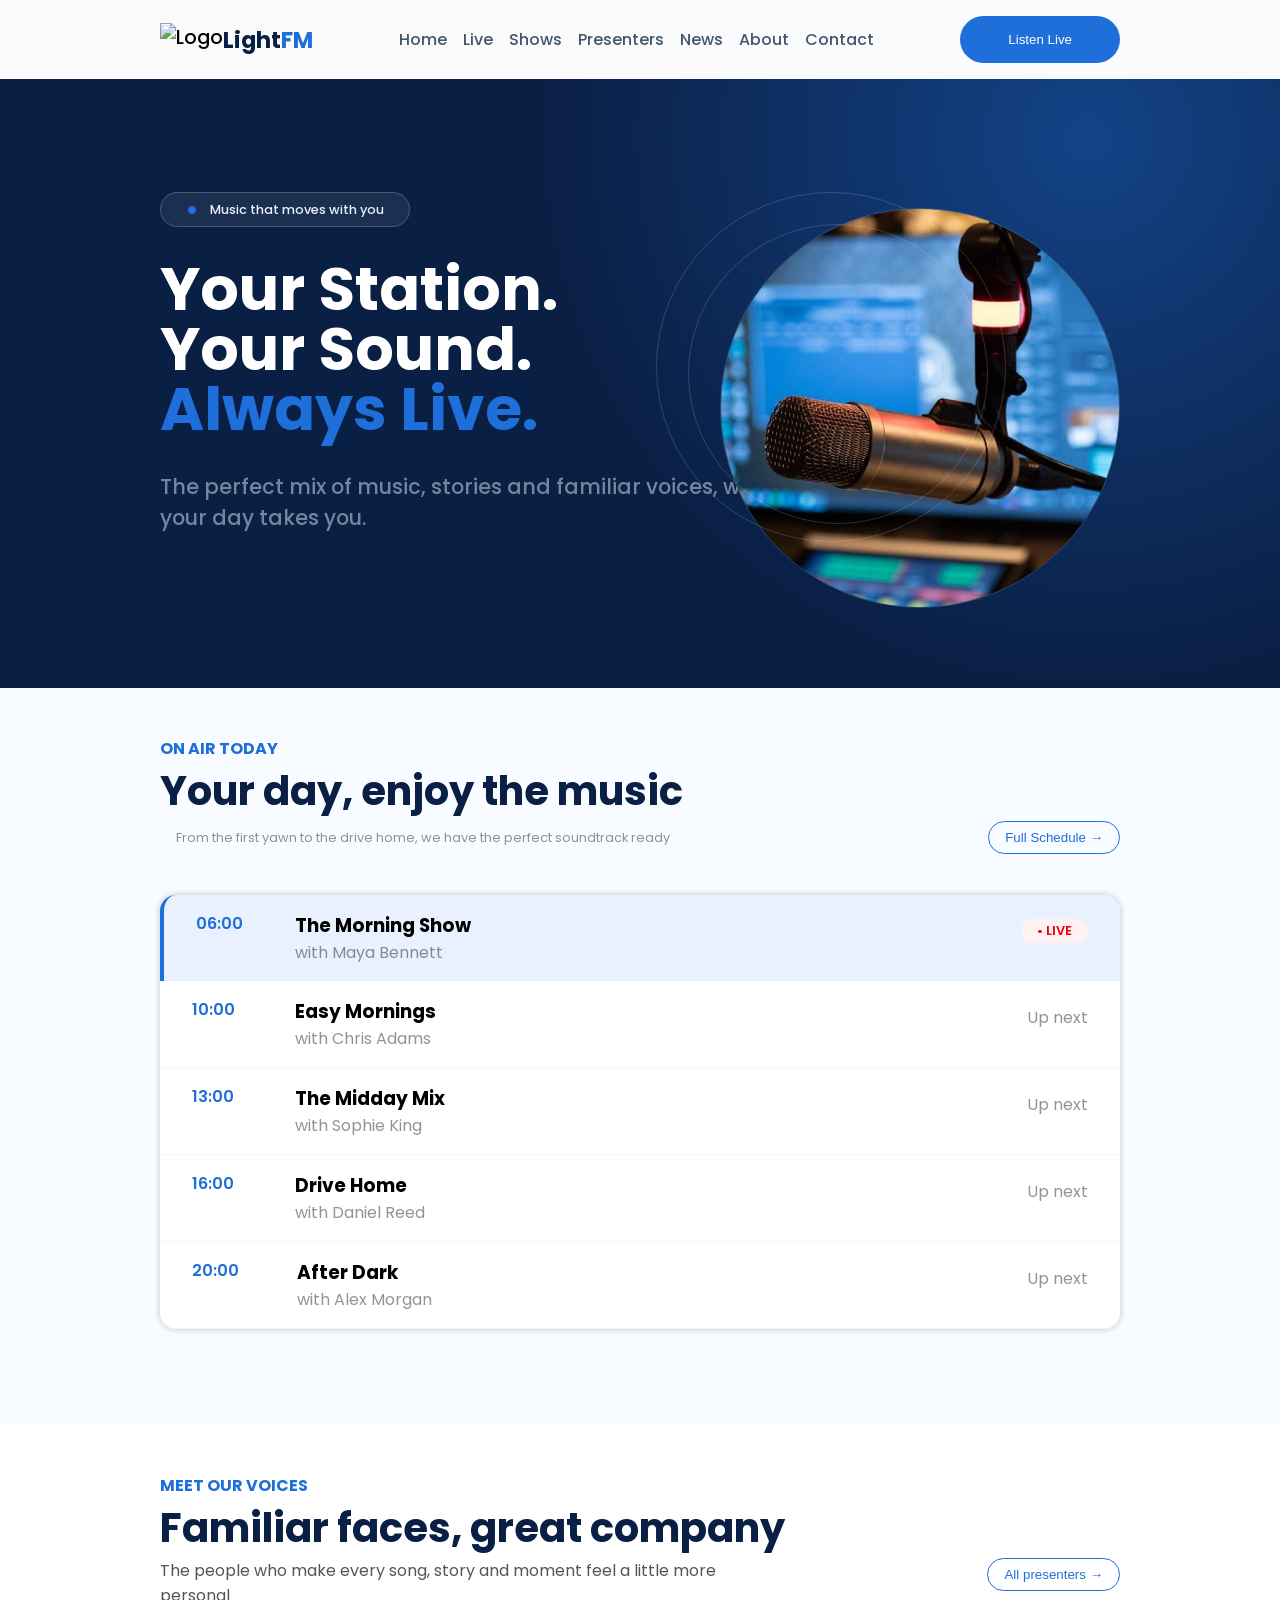
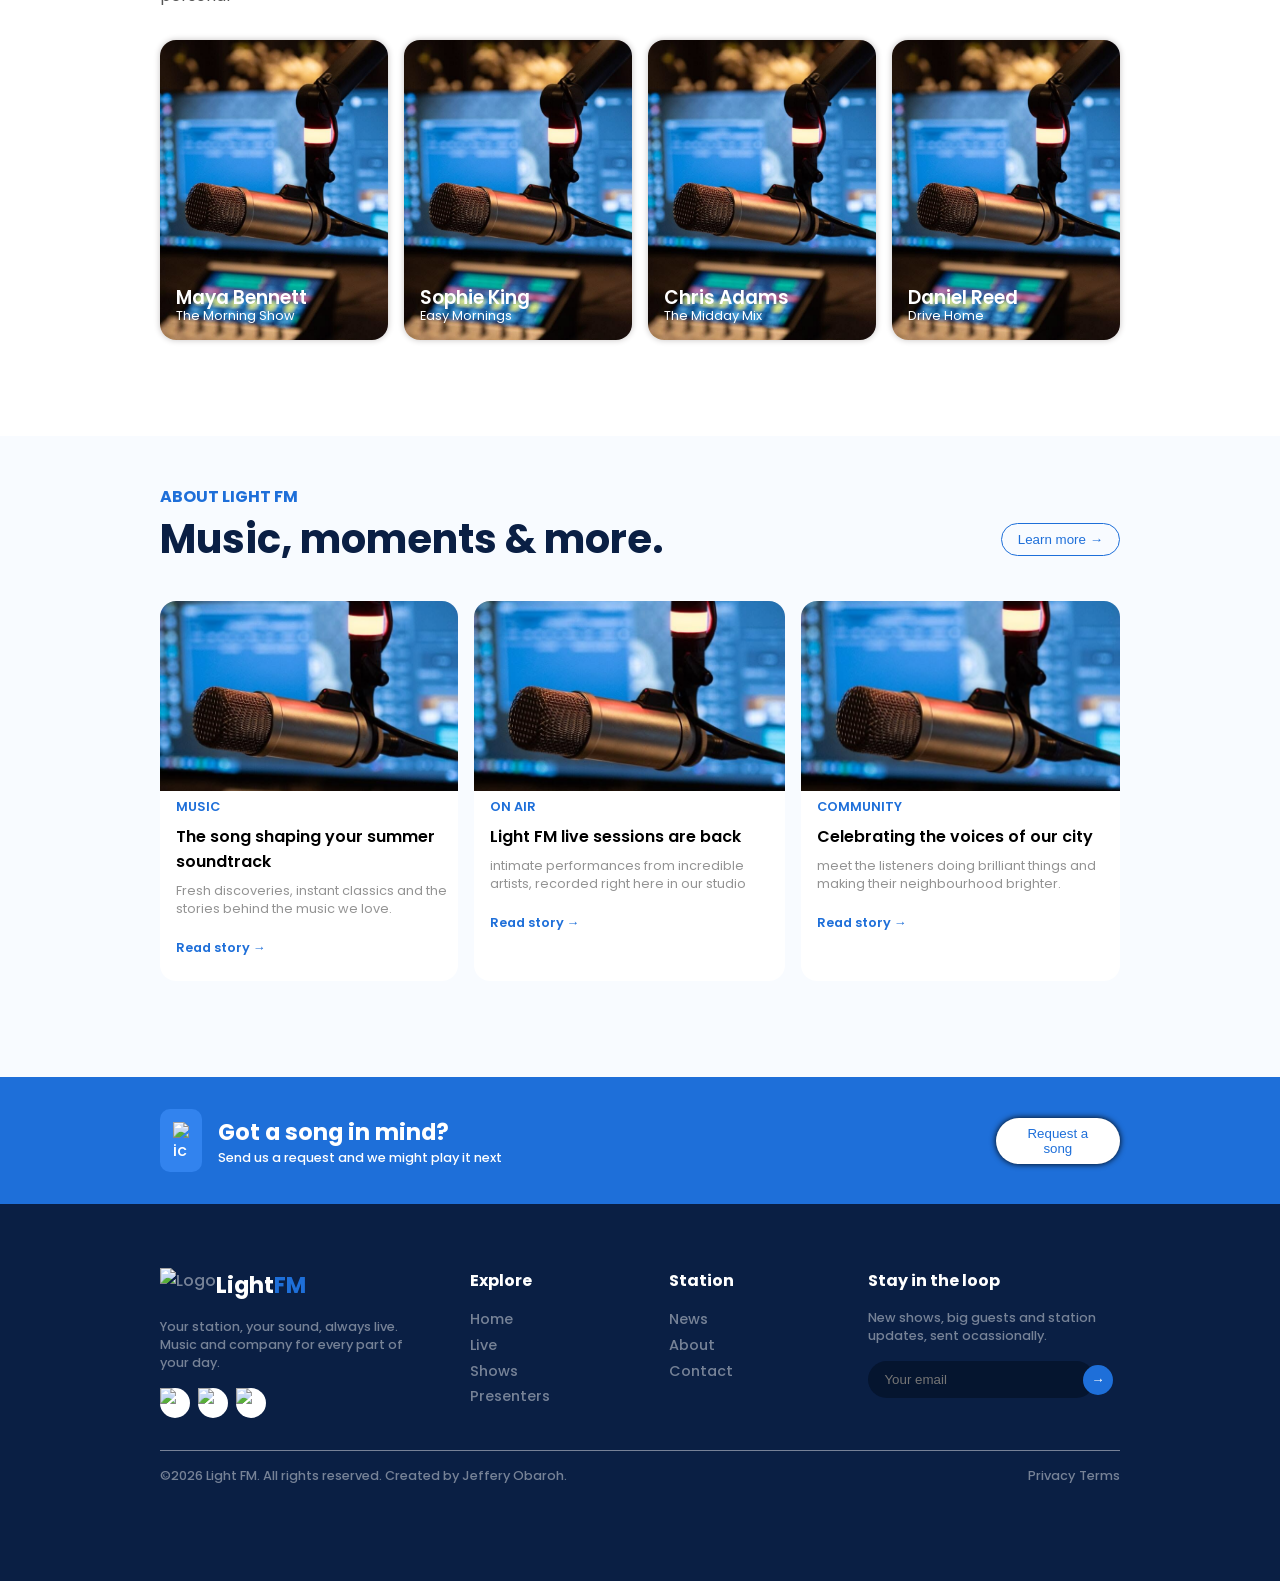
==== index.html @ 7bc95181 "first commit" ====
<!DOCTYPE html>
<html lang="en">
<head>
    <meta charset="UTF-8">
    <meta name="viewport" content="width=device-width, initial-scale=1.0">
    <title>Light FM</title>
    <link rel="stylesheet" href="style.css">
</head>
<body>
    <nav class="navBar genLayout">
        <div class="logo">
            <img src="" alt="Logo">

            <h3><span style="color: #0a1f44;">Light</span><span style="color: #1e6fd9;">FM</span></h3>
        </div>

        <div class="innerNav">
            <a href="index.html">home</a>
            <a href="live.html">live</a>
            <a href="">shows</a>
            <a href="">presenters</a>
            <a href="">news</a>
            <a href="">about</a>
            <a href="">contact</a>
        </div>

        <label for="toggle" class="hamburger">&#9776;</label>
            <input type="checkbox" id="toggle" />

        <button class="liveBtn">listen live</button>
    </nav> 

    <main>
        <section class="heroSection genLayout">
            <div class="heroContent">
                <div class="introSec">
                    <p style="font-size: 2rem; color: #1e6fd9;">&bull;</p>
                    <p>Music that moves with you</p>
                </div>

                <div class="heroText">
                    <h1>your station.</h1>
                    <h1>your sound.</h1>
                    <h1 class="liveText">always live.</h1>
                </div>
                <p>The perfect mix of music, stories and familiar voices, wherever your day takes you.</p>
            </div>

            <div class="heroImg">
                <div class="div1"></div>
                <div class="div2"></div>
                <div class="div3"><img src="./images/Media Internships in London _ The Intern Group.jpg" alt="heroimg"></div>
            </div>
        </section>

        <section class="showSection genLayout">
            <div class="onAirSec">
                <h4>ON AIR TODAY</h4>
                <h1>Your day, enjoy the music</h1>
                <div class="schedule">
                    <p class="airText">From the first yawn to the drive home, we have the perfect soundtrack ready</p>

                    <div class="scheduleBtn">
                        <button>Full Schedule &rarr;</button>
                    </div>
                </div>
            </div>

            <div class="showList">
                <div class="listCard1">
                    <div class="time"><p>06:00</p></div>
                    <div class="showInfo">
                        <h3>The Morning Show</h3>
                        <p>with Maya Bennett</p>
                    </div>
                    <div class="lineUp"><p>&bull; LIVE</p></div>
                </div>
                <div class="listCard">
                    <div class="time"><p>10:00</p></div>
                    <div class="showInfo">
                        <h3>Easy Mornings</h3>
                        <p>with Chris Adams</p>
                    </div>
                    <div class="lineUp"><p>Up next</p></div>
                </div>
                <div class="listCard">
                    <div class="time"><p>13:00</p></div>
                    <div class="showInfo">
                        <h3>The Midday Mix</h3>
                        <p>with Sophie King</p>
                    </div>
                    <div class="lineUp"><p>Up next</p></div>
                </div>
                <div class="listCard">
                    <div class="time"><p>16:00</p></div>
                    <div class="showInfo">
                        <h3>Drive Home</h3>
                        <p>with Daniel Reed</p>
                    </div>
                    <div class="lineUp"><p>Up next</p></div>
                </div>
                <div class="listCard">
                    <div class="time"><p>20:00</p></div>
                    <div class="showInfo">
                        <h3>After Dark</h3>
                        <p>with Alex Morgan</p>
                    </div>
                    <div class="lineUp"><p>Up next</p></div>
                </div>
            </div>
        </section>

        <section class="voicesSec genLayout">
            <div class="onAirSec">
                <h4>MEET OUR VOICES</h4>
                <h1>Familiar faces, great company</h1>
            </div>
            <div class="schedule">
                <p>The people who make every song, story and moment feel a little more personal</p>
                <div class="scheduleBtn">
                    <button>All presenters &rarr;</button>
                </div>
            </div>
            
            <div class="presenterWrapper">
                <div class="presenterCard">
                    <img src="./images/Media Internships in London _ The Intern Group.jpg" alt="Presenter Image">
                    <h3 class="presenterName">Maya Bennett</h3>
                    <p class="showTitle">The Morning Show</p>
                </div>
                <div class="presenterCard">
                    <img src="./images/Media Internships in London _ The Intern Group.jpg" alt="Presenter Image">
                    <h3 class="presenterName">Sophie King</h3>
                    <p class="showTitle">Easy Mornings</p>
                </div>
                <div class="presenterCard">
                    <img src="./images/Media Internships in London _ The Intern Group.jpg" alt="Presenter Image">
                    <h3 class="presenterName">Chris Adams</h3>
                    <p class="showTitle">The Midday Mix</p>
                </div>
                <div class="presenterCard">
                    <img src="./images/Media Internships in London _ The Intern Group.jpg" alt="Presenter Image">
                    <h3 class="presenterName">Daniel Reed</h3>
                    <p class="showTitle">Drive Home</p>
                </div>
            </div>
        </section>

        <section class="lightfmSec genLayout">
            <div class="onAirSec">
                <h4>ABOUT LIGHT FM</h4>
                <div class="musicSec">
                    <h1>Music, moments & more.</h1>
                    <div class="scheduleBtn">
                        <button>Learn more &rarr;</button>
                    </div>
                </div>
            </div>
            
            <div class="onAirWrapper">
                <div class="onAirCard">
                    <img src="./images/Media Internships in London _ The Intern Group.jpg" alt="Image">
                    <div class="onAirSec">
                        <h5>MUSIC</h5>
                        <h3>The song shaping your summer soundtrack</h3>
                        <p>Fresh discoveries, instant classics and the stories behind the music we love.</p>
                        <a href="">Read story &rarr;</a>
                    </div>
                </div>
                <div class="onAirCard">
                    <img src="./images/Media Internships in London _ The Intern Group.jpg" alt="Image">
                    <div class="onAirSec">
                        <h5>ON AIR</h5>
                        <h3>Light FM live sessions are back</h3>
                        <p>intimate performances from incredible artists, recorded right here in our studio</p>
                        <a href="">Read story &rarr;</a>
                    </div>
                </div>
                <div class="onAirCard">
                    <img src="./images/Media Internships in London _ The Intern Group.jpg" alt="Image">
                    <div class="onAirSec">
                        <h5>COMMUNITY</h5>
                        <h3>Celebrating the voices of our city </h3>
                        <p>meet the listeners doing brilliant things and making their neighbourhood brighter.</p>
                        <a href="">Read story &rarr;</a>
                    </div>
                </div>
            </div>
        </section>

        <section class="requestSec genLayout">
           <div class="requestWrapper">
                <div class="iconDiv">
                    <img src="" alt="ic">
                </div>

                <div class="requestText">
                    <h1>Got a song in mind?</h1>
                    <p>Send us a request and we might play it next</p>
                </div>

                <div class="requestBtn">
                    <button>Request a song</button>
                </div>
            </div>
        </section>

        <footer class="footerSec genLayout">
            <div class="footerWrapper">
                <div class="logoSec">
                    <div class="logo">
                        <img src="" alt="Logo">
                        <h3 style="font-size: 1.4rem;"><span style="color: white;">Light</span><span style="color: #1e6fd9;">FM</span></h3>
                    </div>

                    <div class="logoText">
                        <p>Your station, your sound, always live. Music and company for every part of your day.</p>
                    </div>
                    <div class="socials">
                        <div class="mediaPlfm">
                            <img src="" alt="ic">
                        </div>
                        <div class="mediaPlfm">
                            <img src="" alt="ic">
                        </div>
                        <div class="mediaPlfm">
                            <img src="" alt="ic">
                        </div>
                    </div>
                </div>
                <div class="exploreSec">
                    <h3>Explore</h3>
                    <div class="anchorTags">
                        <a href="">home</a>
                        <a href="">live</a>
                        <a href="">shows</a>
                        <a href="">presenters</a>
                    </div>
                </div>
                <div class="exploreSec">
                    <h3>Station</h3>
                    <div class="anchorTags">
                        <a href="">news</a>
                        <a href="">about</a>
                        <a href="">contact</a>
                    </div>
                </div>
                <div class="loopSec">
                    <h3>Stay in the loop</h3>
                    <p>New shows, big guests and station updates, sent ocassionally.</p>
                    <div class="regSec">
                        <input type="email" placeholder="Your email">
                        <div class="regBtn">
                            <button>&rarr;</button>
                        </div>
                    </div>
                </div>
            </div>

            <div class="rightsSec">
                <p>&#169;2026 Light FM. All rights reserved. Created by Jeffery Obaroh.</p>
                <a href="">privacy</a>
                <a href="">terms</a>
            </div>
        </footer>
    </main>


    <script src="app.js"></script>
    <script src="app.ts"></script>
</body>
</html>
---- style.css ----
@import url('https://fonts.googleapis.com/css2?family=Poppins:ital,wght@0,100;0,200;0,300;0,400;0,500;0,600;0,700;0,800;0,900;1,100;1,200;1,300;1,400;1,500;1,600;1,700;1,800;1,900&display=swap');

* {
    margin: 0;
    padding: 0;
    box-sizing: border-box;
}

.genLayout {
    padding: 0 10rem 0;
    font-family: "Poppins", sans-serif;
  font-weight: 500;
  font-style: normal;
}

.navBar {
    display: flex;
    flex-direction: row;
    justify-content: space-between;
    align-items: center;
    padding-block: 1rem;
    font-size: 1.2rem;
    position: fixed;
    background-color: rgba(255, 255, 255, 0.979);
    opacity: 4;
    width: 100%;
    z-index: 100;
}

.hamburger, #toggle {
    display: none;
}

.logo {
    display: flex;
    flex-direction: row;
}

.innerNav {
    display: flex;
    gap: 1rem;
}

.innerNav > a {
    text-decoration: none;
    text-transform: capitalize;
    color: #45556c;
    font-size: 1rem;
}

.innerNav > a:hover {
    color: #1e6fd9;
    cursor: pointer;
    background-color: #e8f1fd;
    padding: 0.2rem;
    border-radius: 0.5rem;
}

.liveBtn {
    background-color: #1e6fd9;
    color: white;
    border: none;
    padding: 1rem 3rem;
    border-radius: 999px;
    cursor: pointer;
    text-transform: capitalize;
}

.heroSection {
    padding-top: 12rem;
    padding-bottom: 5rem;
    position: relative;
    overflow: hidden;
    background-color: #0a1f44;
    background-image: radial-gradient(circle at 85% 20%, rgba(30, 111, 217, 0.45) 0%, rgba(10, 31, 68, 0) 45%);
}

.introSec {
    display: flex;
    flex-direction: row;
    align-items: center;
    gap: .7rem;
    background-color: #afb4bd1c;
    opacity: 9;
    width: 250px;
    border: .2px solid #e8f1fd34;
    height: 2.2rem;
    padding-left: 1.5rem;
    border-radius: 999px;
    color: #e8f1fd;
    position: relative;
    font-size: .8rem;
}

.introSec > first-child {
    position: absolute;
}

.heroText {
    margin-top: 2rem;
    text-transform: capitalize;
    color: white;
    font-size: 2.5rem;
    font-weight: 600;
    width: 100%;
    line-height: 1;
}

.liveText {
    color: #1e6fd9;
}

.heroContent > p {
    color: #e8f1fd7c;
    margin-top: 2rem;
    width: 80%;
    line-height: 1.5;
    font-size: 1.3rem;
}

.heroSection {
    display: flex;
    flex-direction: row;
    justify-content: space-between;
}

.div1 {
    width: 350px;
    height: 350px;
    border: 1px solid #e8f1fd2c;
    border-radius: 100%;
    position: absolute;
    margin-left: -22rem;
    z-index: 1;
}
.div2 {
    width: 300px;
    height: 300px;
    border: 1px solid #e8f1fd2c;
    border-radius: 100%;
    position: absolute;
    margin-left: -20rem;
    margin-top: 2rem;
    z-index: 1;
}

.div3 {
    width: 400px;
    height: 400px;
    border: 1px solid #e8f1fd2c;
    border-radius: 100%;
    margin-left: -18rem;
    margin-top: 1rem;
}

.div3 > img {
    width: 100%;
    height: 100%;
    border-radius: 100%;
    object-fit: cover;
    z-index: 10;
}

.showSection {
    background-color: #f8fbff;
    padding-top: 3rem;
    padding-bottom: 6rem;
    color: black;
}

.onAirSec > h1 {
    font-size: 2.5rem;
    color: #0a1f44;
    font-weight: 700;
}

.onAirSec h4 {
    color: #1e6fd9;
}

.schedule {
    color: black;
    display: flex;
    flex-direction: row;
    justify-content: space-between;
}

.schedule p {
    color: rgba(0, 0, 0, 0.671);
    font-weight: 400;
    width: 60%;
}

.airText {
    color: rgba(0, 0, 0, 0.671);
    font-weight: 400;
    width: 60%;
}

.scheduleBtn button {
    background-color: transparent;
    color: #1e6fd9;
    border: 1px solid #1e6fd9;
    padding: 0.5rem 1rem;
    border-radius: 999px;
}

.showList {
    margin-top: 2rem;
    background-color: white;
    border-radius: 1rem;
    box-shadow: 0px 0px 6px 0px rgb(197, 194, 194);
}

.listCard {
    display: flex;
    flex-direction: row;
    justify-content: space-between;
    align-items: start;
    padding: 1rem 0;
    border-bottom: 1px solid #e8f1fd83;
}

.showInfo {
    width: 70%;
}

.showInfo p {
    color: rgba(0, 0, 0, 0.425);
    font-weight: 400;
}

.time {
    color: #1e6fd9;
    font-weight: 600;
    padding-left: 2rem;
}

.lineUp {
    color: rgba(0, 0, 0, 0.425);
    font-weight: 400;
    margin-top: 0.5rem;
    padding-right: 2rem;
}

.listCard1{
    background-color: #e8f1fd;
    display: flex;
    flex-direction: row;
    justify-content: space-between;
    padding-block: 1rem;
    padding-right: 2rem;
    border-left: 4px solid #1e6fd9;
    overflow: hidden;
    border-radius: 1rem 1rem 0 0;
}

.listCard1 > .showInfo {
    width: 73%;
}

.listCard1 > .lineUp {
    background-color: #fef2f2;
    border-radius: 999px;
    padding: 0.2rem 1rem;
    width: fit-content;
    height: 1.5rem;
    font-size: 0.8rem;
    color: #e7000b;
    font-weight: 600;
}

.voicesSec {
    background-color: white;
    padding-top: 3rem;
    padding-bottom: 6rem;
}

.presenterWrapper {
    display: flex;
    flex-direction: row;
    justify-content: space-between;
    gap: 1rem;
    margin-top: 2rem;
}

.presenterCard {
    width: 250px;
    height: 300px;
    border-radius: 1rem;
    box-shadow: 0px 0px 6px 0px rgb(197, 194, 194);
    overflow: hidden;
}

.presenterCard > img {
    width: 100%;
    height: 100%;
    object-fit: cover;
}

.presenterName {
    color: white;
    font-weight: 600;
    position: absolute;
    z-index: 10;
    margin-top: -4rem;
    padding-left: 1rem;
}

.showTitle{
    color: white;
    font-weight: 400;
    font-size: 0.8rem;
    position: absolute;
    z-index: 10;
    margin-top: -2.5rem;
    padding-left: 1rem;
}

.lightfmSec {
    background-color: #f8fbff;
    padding-top: 3rem;
    padding-bottom: 6rem;
}

.musicSec {
    display: flex;
    flex-direction: row;
    justify-content: space-between;
    align-items: center;
}

.musicSec h1 {
    font-size: 2.5rem;
    color: #0a1f44;
    font-weight: 700;
}

.onAirWrapper {
    display: flex;
    flex-direction: row;
    justify-content: space-between;
    gap: 1rem;
    margin-top: 2rem;
}

.onAirCard {
    height: 380px;
    border-radius: 1rem;
    background-color: white;
}

.onAirCard > img {
    width: 100%;
    height: 50%;
    object-fit: cover;
    border-radius: 1rem 1rem 0 0;
}

.onAirSec a {
    text-decoration: none;
    color: #1e6fd9;
    font-weight: 600;
    font-size: .8rem;
    padding-left: 1rem;
}

.onAirSec h5 {
    color: #1e6fd9;
    font-weight: 600;
    font-size: .8rem;
    padding-left: 1rem;
}

.onAirSec h3 {
    color: black;
    font-weight: 600;
    font-size: 1rem;
    padding-left: 1rem;
    padding-top: 0.5rem;
}

.onAirSec p {
    color: rgba(0, 0, 0, 0.425);
    font-weight: 400;
    font-size: .8rem;
    padding-left: 1rem;
    padding-top: 0.5rem;
    padding-bottom: 1rem;
}

.requestSec {
    background-color: #1e6fd9;
    color: white;
    padding-block: 2rem;
}

.requestWrapper {
    display: flex;
    flex-direction: row;
    justify-content: space-between;
    align-items: center;
    gap: 1rem;
}

.requestText {
    width: 80%;
}

.requestText h1 {
    font-size: 1.4rem;
}

.requestText p {
    font-size: .8rem;
}

.iconDiv {
    height: 7vh;
    width: 4.4%;
    border-radius: 10px;
    background-color: #3283ee;
    padding: .8rem;
}

.requestBtn button {
    background-color: white;
    color: #1e6fd9;
    border: none;
    border-radius: 999px;
    padding: .5rem 1rem;
    box-shadow: 0px 0px 6px 0px black;
    overflow: hidden;
}

.footerSec {
    background-color: #0a1f44;
    color: rgba(255, 255, 255, 0.445);
    padding-block: 4rem 6rem;
}

.footerWrapper {
    display: flex;
    flex-direction: row;
    justify-content: space-between;
    gap: 1rem;
    border-bottom: 1px solid;
    padding-bottom: 2rem;
}

.logoSec {
    width: 35%;
}
.logoText {
    padding-top: 1rem;
    font-size: .8rem;
    width: 90%;
}

.socials {
    display: flex;
    flex-direction: row;
    gap: .5rem;
    padding-top: 1rem;
}

.mediaPlfm {
    background-color: white;
    border-radius: 100%;
    width: 30px;
    height: 30px;
}

.exploreSec h3 {
    color: white;
    font-size: 1rem;
}

.exploreSec {
    width: 210px;
}

.anchorTags {
    display: flex;
    flex-direction: column;
    gap: .3rem;
    padding-top: 1rem;
}

.anchorTags a {
    text-decoration: none;
    text-transform: capitalize;
    color: rgba(255, 255, 255, 0.445);
    font-size: .9rem;
}

.exploreSec p {
    font-size: .8rem;
}

.loopSec h3 {
    color: white;
    font-size: 1rem;
    padding-bottom: 1rem;
}

.loopSec {
    width: 30%;
}

.loopSec p {
    font-size: .8rem;
    padding-bottom: 1rem;
}

.regSec input {
    padding: .7rem 1rem;
    border: none;
    border-radius: 999px;
    width: 90%;
    background-color: #04132cd0;
    outline: none;
    color: rgba(255, 255, 255, 0.445);
}

.regBtn button {
    background-color: #1e6fd9;
    color: white;
    border: none;
    width: 30px;
    height: 30px;
    border-radius: 100%;
    position: absolute;
    margin-top: -2.1rem;
    margin-left: 13.4rem;
}

.rightsSec {
    display: flex;
    flex-direction: row;
    justify-content: space-between;
    font-size: .8rem;
}

.rightsSec p {
    width: 90%;
    padding-top: 1rem;
}

.rightsSec a {
    color: rgba(255, 255, 255, 0.445);
    text-decoration: none;
    text-transform: capitalize;
    padding-top: 1rem;
}

/* ---------- TABLET: up to 1024px ---------- */
@media (max-width: 1024px) {
 
    .genLayout {
        padding-inline: 2rem;
    }
 
    /* NAV */
    .navBar {
        align-items: center;
        padding-block: 1rem;
    }
 
    .innerNav {
        gap: .6rem;
    }
 
    .innerNav > a {
        font-size: .9rem;
    }
 
    .liveBtn {
        padding: .5rem 1.8rem;
    }
 
    /* HERO */
    .heroSection {
        align-items: center;
        gap: 2rem;
        padding-top: 8rem;
        padding-bottom: 4rem;
        overflow: hidden;
    }
 
    .heroContent {
        flex: 1;
    }
 
    .heroText h1 {
        font-size: 3.2rem;
    }
 
    .heroContent > p {
        width: 100%;
        font-size: 1.1rem;
    }
 
    /* rings behind the hero image: rebuilt so they follow the image */
    .heroImg {
        position: relative;
        width: 280px;
        height: 280px;
        flex-shrink: 0;
    }
 
    .div1,
    .div2 {
        width: auto;
        height: auto;
        margin: 0;
    }
 
    .div1 { inset: -45px; }
    .div2 { inset: -22px; }
 
    .div3 {
        position: relative;
        width: 100%;
        height: 100%;
        margin: 0;
    }
 
    /* SECTIONS: tighter vertical spacing */
    .showSection,
    .voicesSec,
    .lightfmSec {
        padding-top: 3rem;
        padding-bottom: 4rem;
    }
 
    .onAirSec > h1,
    .musicSec h1 {
        font-size: 2rem;
    }
 
    .schedule p,
    .airText {
        width: 65%;
    }
 
    /* PRESENTERS: 4 across */
    .presenterWrapper {
        display: grid;
        grid-template-columns: repeat(4, 1fr);
        gap: 1rem;
    }
 
    .presenterCard {
        width: 100%;
        height: 260px;
    }
 
    /* ARTICLES: 2 across */
    .onAirWrapper {
        display: grid;
        grid-template-columns: repeat(3, 1fr);
        gap: 1rem;
    }
 
    .onAirCard {
        height: auto;
        box-shadow: 0px 0px 6px 0px rgb(197, 194, 194);
    }
 
    .onAirCard > img {
        height: 190px;
    }
 
    /* REQUEST BANNER */
    .iconDiv {
        width: 3rem;
        height: 3rem;
        flex-shrink: 0;
    }
 
    .requestText {
        width: auto;
        flex: 1;
    }
 
    /* FOOTER */
    .footerSec {
        padding-block: 3rem 3rem;
    }
 
    .footerWrapper {
        display: grid;
        grid-template-columns: 1fr 1fr;
        gap: 2rem;
    }
 
    .logoSec,
    .loopSec {
        width: 100%;
        grid-column: 1 / -1;
    }
 
    .exploreSec {
        width: 100%;
    }
 
    .regSec {
        position: relative;
        max-width: 420px;
    }
 
    .regSec input {
        width: 100%;
    }
 
    .regBtn button {
        top: 50%;
        right: .5rem;
        margin: 0;
        transform: translateY(-50%);
    }
}
 
 
/* ---------- HAMBURGER MENU: up to 900px ---------- */
@media (max-width: 900px) {
 
    .hamburger {
        display: block;
        order: 3;
        font-size: 1.8rem;
        line-height: 1;
        color: #0a1f44;
        cursor: pointer;
        user-select: none;
    }
 
    .logo {
        order: 1;
        align-items: center;
    }
 
    .liveBtn {
        order: 2;
        margin-left: auto;
        margin-right: 1rem;
    }
 
    /* dropdown panel */
    .innerNav {
        display: none;
        position: absolute;
        top: 100%;
        left: 0;
        width: 100%;
        flex-direction: column;
        gap: .4rem;
        padding: 1rem 2rem 1.5rem;
        background-color: white;
        box-shadow: 0 8px 12px -6px rgba(10, 31, 68, 0.2);
    }
 
    .innerNav > a {
        font-size: 1rem;
        padding: .6rem .4rem;
    }
 
    .innerNav > a:hover {
        padding: .6rem .4rem;
    }
 
    /* open when the checkbox is ticked */
    .navBar:has(#toggle:checked) .innerNav {
        display: flex;
    }
}
 
 
/* ---------- MOBILE: up to 600px ---------- */
@media (max-width: 600px) {
 
    .genLayout {
        padding-inline: 1.25rem;
    }
 
    /* NAV */
    .innerNav {
        padding-inline: 1.25rem;
    }
 
    .liveBtn {
        padding: .45rem 1.1rem;
        font-size: .8rem;
    }
 
    /* HERO: stacked, image below text */
    .heroSection {
        flex-direction: column;
        align-items: flex-start;
        gap: 3.5rem;
        padding-top: 7rem;
        padding-bottom: 4rem;
    }
 
    .heroContent {
        width: 100%;
    }
 
    .heroText {
        margin-top: 1.5rem;
    }
 
    .heroText h1 {
        font-size: 2.6rem;
    }
 
    .heroContent > p {
        margin-top: 1.25rem;
        font-size: 1rem;
    }
 
    .heroImg {
        width: 230px;
        height: 230px;
        align-self: center;
    }
 
    .div1 { inset: -34px; }
    .div2 { inset: -16px; }
 
    /* SECTIONS */
    .showSection,
    .voicesSec,
    .lightfmSec {
        padding-top: 2.5rem;
        padding-bottom: 3rem;
    }
 
    .onAirSec > h1,
    .musicSec h1 {
        font-size: 1.6rem;
    }
 
    /* header rows: text then button underneath */
    .schedule {
        flex-direction: column;
        gap: 1rem;
        margin-top: .5rem;
    }
 
    .schedule p,
    .airText {
        width: 100%;
    }
 
    .musicSec {
        flex-direction: column;
        align-items: flex-start;
        gap: 1rem;
        margin-top: .5rem;
    }
 
    /* SCHEDULE LIST */
    .showList {
        margin-top: 1.5rem;
    }
 
    .time {
        padding-left: 1rem;
        min-width: 4.5rem;
    }
 
    .showInfo,
    .listCard1 > .showInfo {
        width: auto;
        flex: 1;
        padding-inline: .5rem;
    }
 
    .lineUp {
        padding-right: 1rem;
        font-size: .8rem;
        white-space: nowrap;
    }
 
    .listCard1 {
        padding-right: 1rem;
    }
 
    .listCard1 > .lineUp {
        padding: .2rem .8rem;
    }
 
    .showInfo h3 {
        font-size: .95rem;
    }
 
    /* PRESENTERS: 2 across */
    .presenterWrapper {
        grid-template-columns: repeat(2, 1fr);
        gap: .75rem;
    }
 
    .presenterCard {
        height: 230px;
    }
 
    /* ARTICLES: 1 across */
    .onAirWrapper {
        grid-template-columns: 1fr;
    }
 
    .onAirCard > img {
        height: 200px;
    }
 
    /* REQUEST BANNER: stacked and centred */
    .requestWrapper {
        flex-direction: column;
        text-align: center;
        gap: 1rem;
    }
 
    .requestText {
        width: 100%;
        flex: none;
    }
 
    .requestBtn button {
        padding: .6rem 1.5rem;
    }
 
    /* FOOTER */
    .footerSec {
        padding-block: 2.5rem 2rem;
    }
 
    .footerWrapper {
        gap: 1.75rem 1rem;
    }
 
    .logoText {
        width: 100%;
    }
 
    .regSec {
        max-width: none;
    }
 
    .rightsSec {
        flex-wrap: wrap;
        gap: 0 1.25rem;
    }
 
    .rightsSec p {
        width: 100%;
    }
}
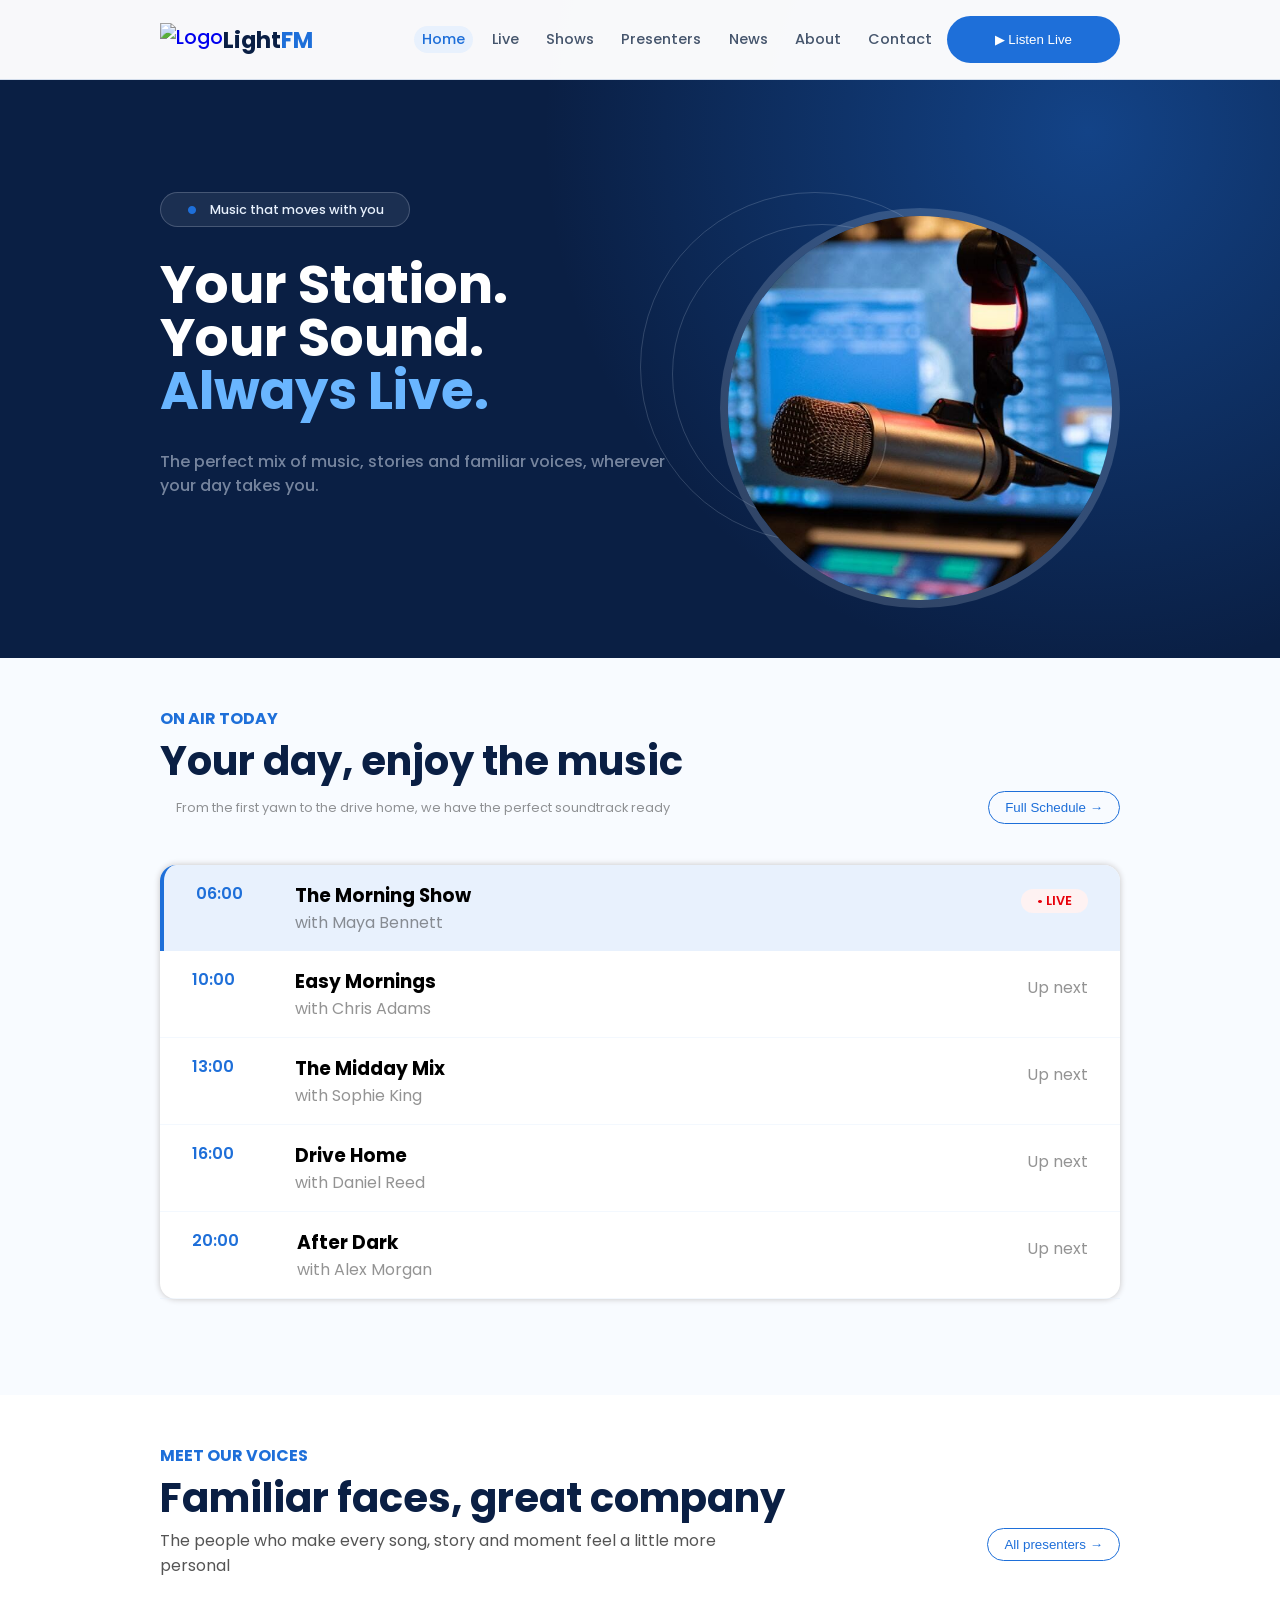
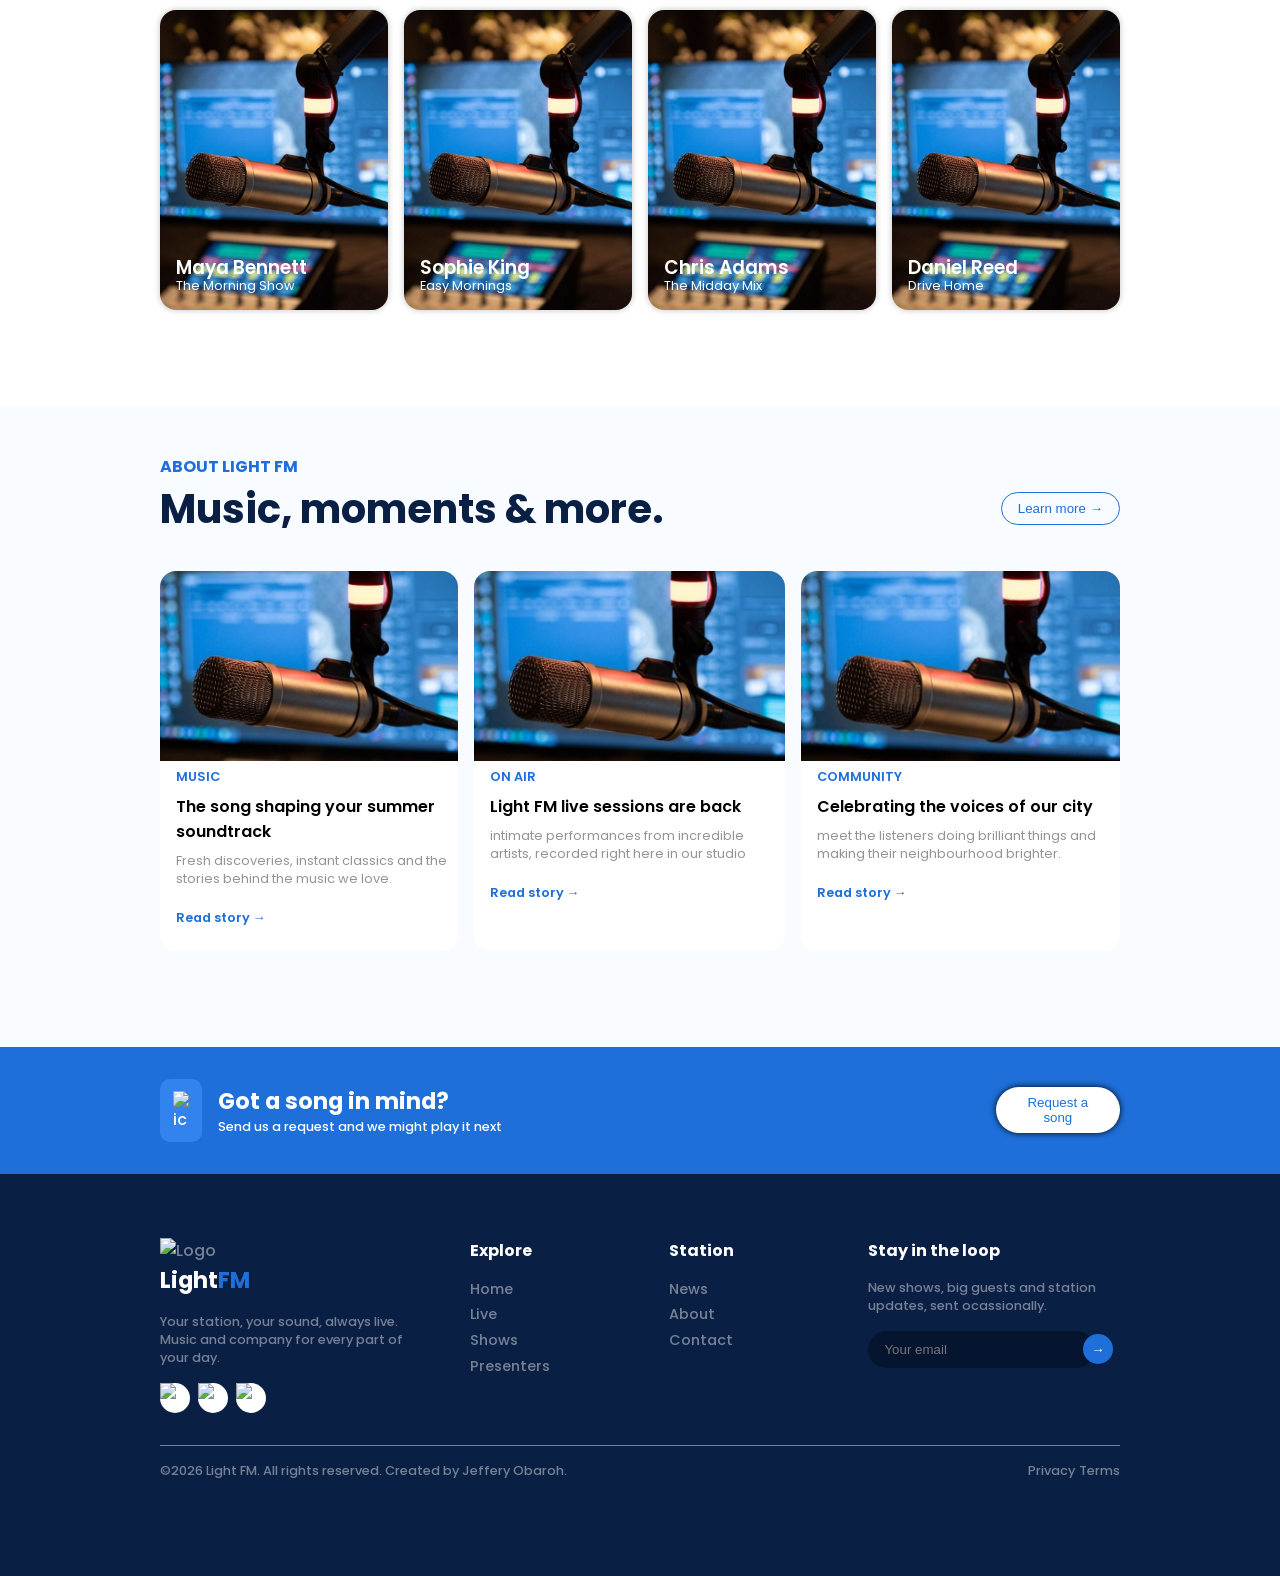
==== commit 47401bc1: "3rd commit" ====
--- a/index.html
+++ b/index.html
@@ -9,25 +9,27 @@
 <body>
     <nav class="navBar genLayout">
         <div class="logo">
-            <img src="" alt="Logo">
-
-            <h3><span style="color: #0a1f44;">Light</span><span style="color: #1e6fd9;">FM</span></h3>
+            <a href="index.html">
+                <img src="" alt="Logo">
+
+                <h3><span style="color: #0a1f44;">Light</span><span style="color: #1e6fd9;">FM</span></h3>
+            </a>
         </div>
 
         <div class="innerNav">
             <a href="index.html">home</a>
             <a href="live.html">live</a>
-            <a href="">shows</a>
-            <a href="">presenters</a>
-            <a href="">news</a>
-            <a href="">about</a>
-            <a href="">contact</a>
+            <a href="shows.html">shows</a>
+            <a href="presenters.html">presenters</a>
+            <a href="news.html">news</a>
+            <a href="about.html">about</a>
+            <a href="contact.html">contact</a>
         </div>
 
         <label for="toggle" class="hamburger">&#9776;</label>
             <input type="checkbox" id="toggle" />
 
-        <button class="liveBtn">listen live</button>
+        <button class="liveBtn">&#9654;  listen live</button>
     </nav> 
 
     <main>
--- a/style.css
+++ b/style.css
@@ -21,39 +21,54 @@
     padding-block: 1rem;
     font-size: 1.2rem;
     position: fixed;
-    background-color: rgba(255, 255, 255, 0.979);
-    opacity: 4;
+    background-color: rgba(255, 255, 255, 0.973);
+    opacity: 2;
     width: 100%;
     z-index: 100;
+    border-bottom: 1px solid #547fb83a;;
 }
 
 .hamburger, #toggle {
     display: none;
 }
 
-.logo {
-    display: flex;
-    flex-direction: row;
+.logo a {
+    display: flex;
+    flex-direction: row;
+    text-decoration: none;
 }
 
 .innerNav {
-    display: flex;
-    gap: 1rem;
+    display: inline-grid;
+    grid-template-columns: repeat(7, 1fr);
+    gap: .7rem;
+    grid-row: auto;
+    align-content: start;
+    justify-items: start;
+    width: 45%;
 }
 
 .innerNav > a {
     text-decoration: none;
     text-transform: capitalize;
     color: #45556c;
-    font-size: 1rem;
+    font-size: .9rem;
+    padding: .2rem .5rem;
 }
 
 .innerNav > a:hover {
     color: #1e6fd9;
     cursor: pointer;
+    /* background-color: #e8f1fd;
+    padding: 0.3rem .7rem;
+    border-radius: 999px; */
+}
+
+.innerNav a.active {
+    color: #1e6fd9;
+    cursor: pointer;
     background-color: #e8f1fd;
-    padding: 0.2rem;
-    border-radius: 0.5rem;
+    border-radius: 999px;
 }
 
 .liveBtn {
@@ -68,7 +83,7 @@
 
 .heroSection {
     padding-top: 12rem;
-    padding-bottom: 5rem;
+    padding-bottom: 10rem;
     position: relative;
     overflow: hidden;
     background-color: #0a1f44;
@@ -100,14 +115,14 @@
     margin-top: 2rem;
     text-transform: capitalize;
     color: white;
-    font-size: 2.5rem;
+    font-size: 2.2rem;
     font-weight: 600;
     width: 100%;
     line-height: 1;
 }
 
 .liveText {
-    color: #1e6fd9;
+    color: #69b5ff;
 }
 
 .heroContent > p {
@@ -115,7 +130,7 @@
     margin-top: 2rem;
     width: 80%;
     line-height: 1.5;
-    font-size: 1.3rem;
+    font-size: 1rem;
 }
 
 .heroSection {
@@ -130,7 +145,7 @@
     border: 1px solid #e8f1fd2c;
     border-radius: 100%;
     position: absolute;
-    margin-left: -22rem;
+    margin-left: -30rem;
     z-index: 1;
 }
 .div2 {
@@ -139,18 +154,20 @@
     border: 1px solid #e8f1fd2c;
     border-radius: 100%;
     position: absolute;
-    margin-left: -20rem;
+    margin-left: -28rem;
     margin-top: 2rem;
     z-index: 1;
 }
 
 .div3 {
+    border: 8px solid #e8f1fd2c;
     width: 400px;
     height: 400px;
-    border: 1px solid #e8f1fd2c;
     border-radius: 100%;
-    margin-left: -18rem;
+    margin-left: -25rem;
     margin-top: 1rem;
+    position: absolute;
+    z-index: 10;
 }
 
 .div3 > img {
@@ -158,7 +175,6 @@
     height: 100%;
     border-radius: 100%;
     object-fit: cover;
-    z-index: 10;
 }
 
 .showSection {
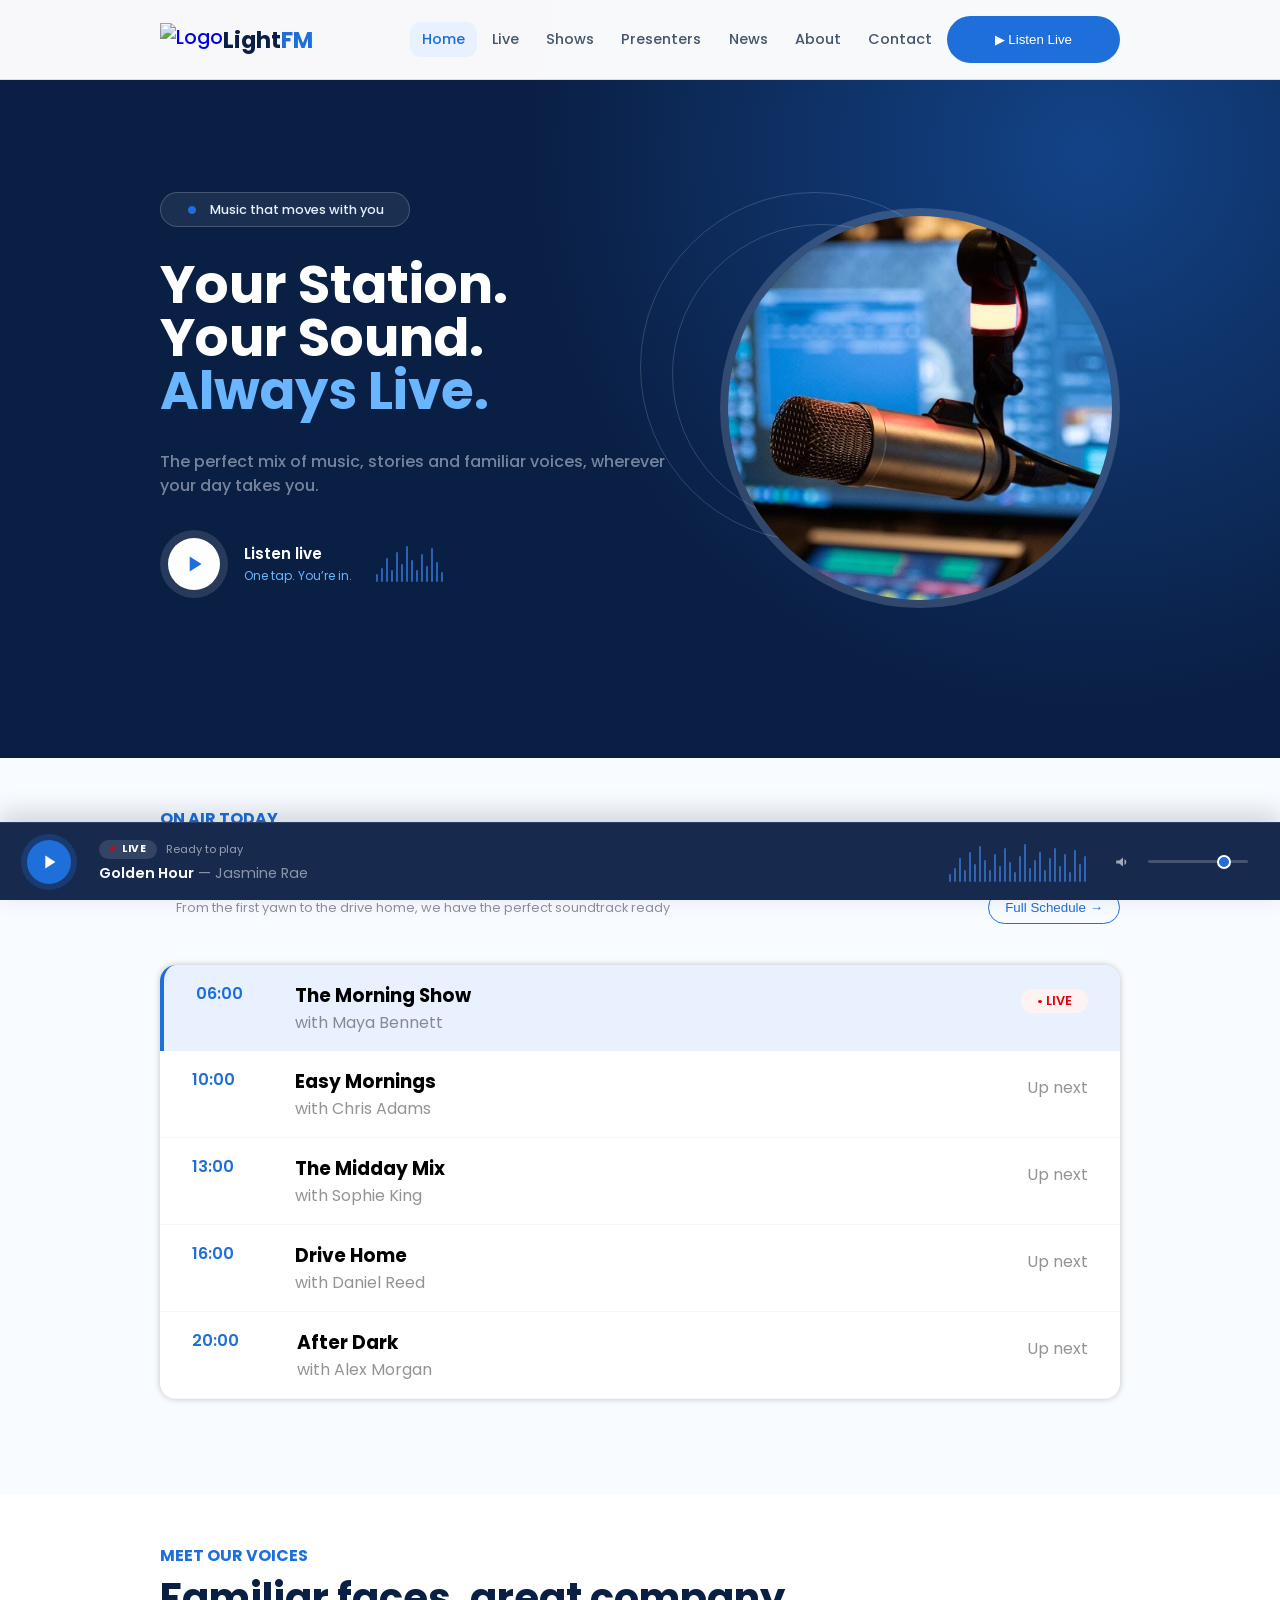
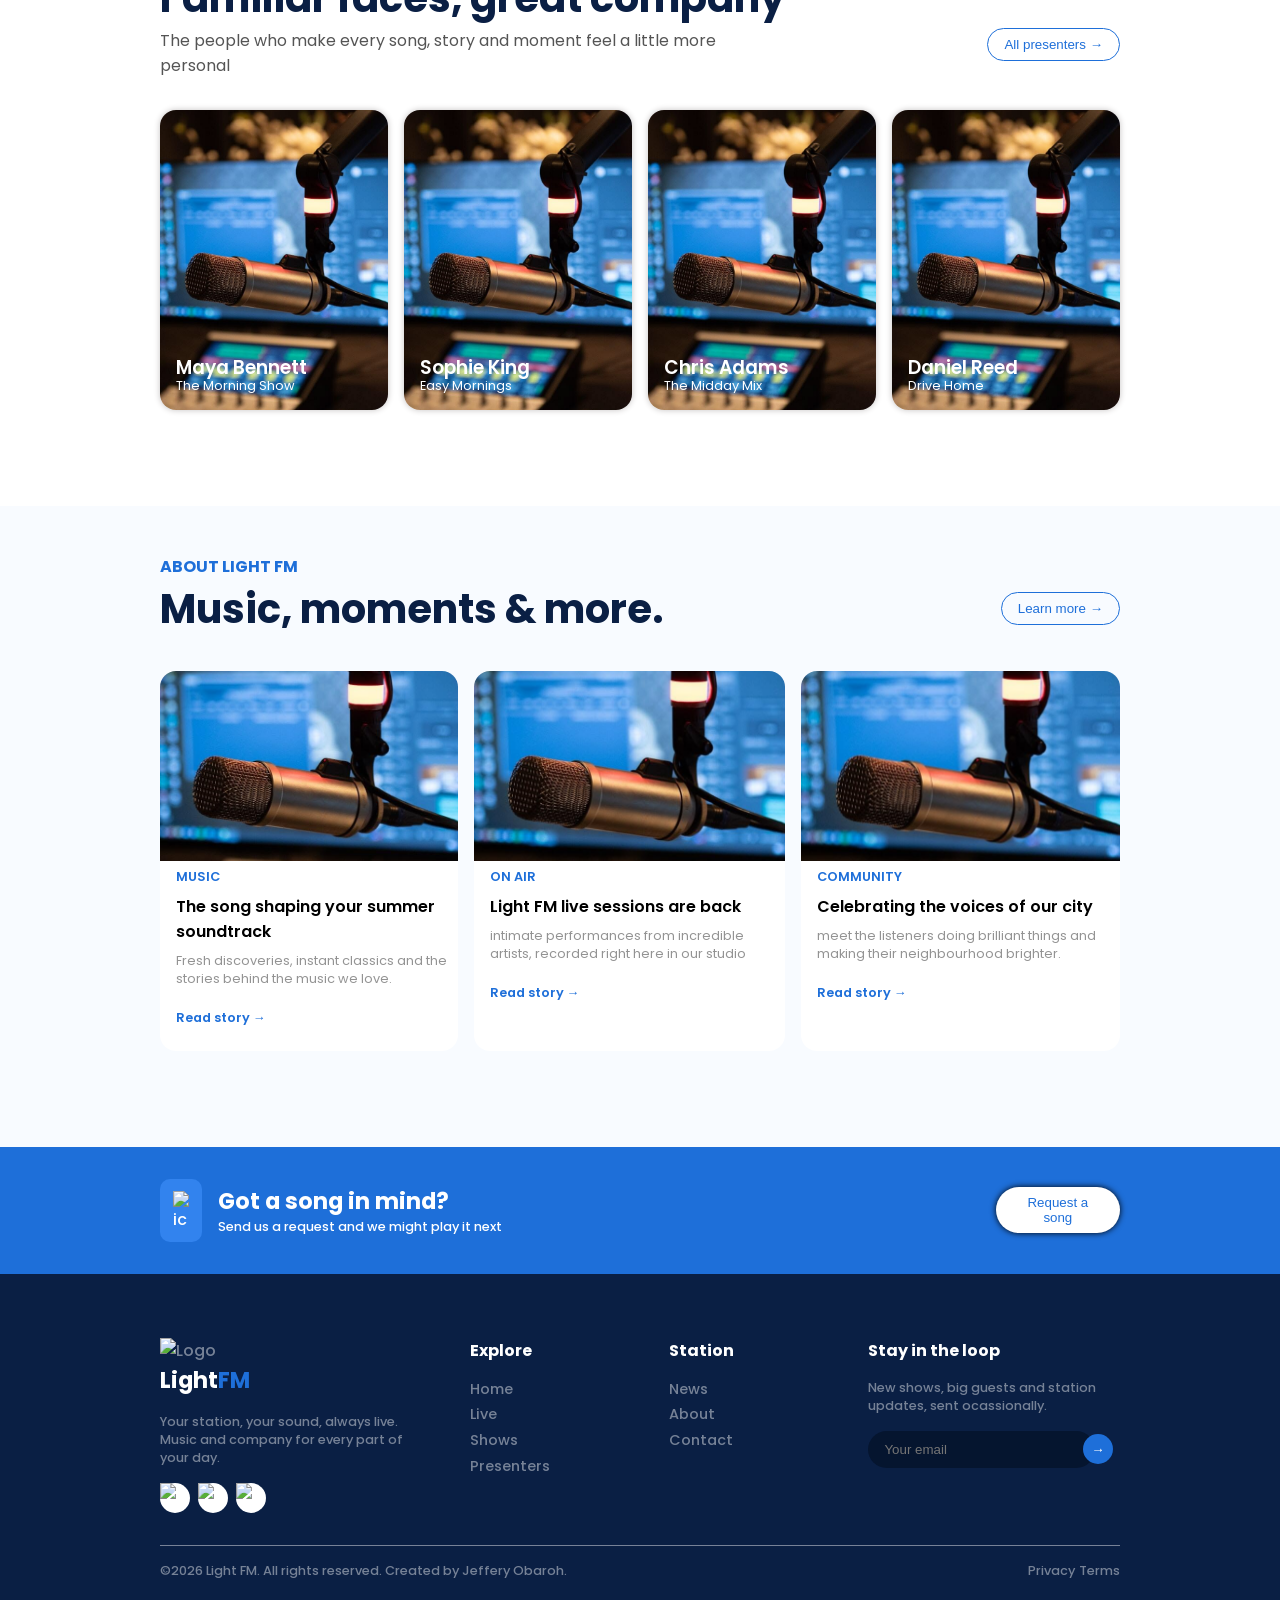
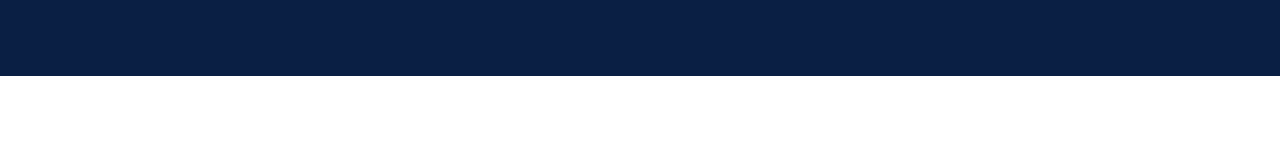
==== commit e55a1943: "4th commit" ====
--- a/index.html
+++ b/index.html
@@ -46,6 +46,17 @@
                     <h1 class="liveText">always live.</h1>
                 </div>
                 <p>The perfect mix of music, stories and familiar voices, wherever your day takes you.</p>
+                <button type="button" class="heroListen" data-lfm-toggle aria-pressed="false">
+                <span class="heroListenBtn">
+                    <svg class="lfmIconPlay" viewBox="0 0 24 24" width="26" height="26" aria-hidden="true"><path d="M8 5v14l11-7z" fill="currentColor"/></svg>
+                    <svg class="lfmIconPause" viewBox="0 0 24 24" width="26" height="26" aria-hidden="true"><path d="M7 5h4v14H7zM13 5h4v14h-4z" fill="currentColor"/></svg>
+                </span>
+                <span class="heroListenText">
+                    <strong data-lfm-label>Listen live</strong>
+                    <small data-lfm-sub>One tap. You're in.</small>
+                </span>
+                <span class="lfmWave" data-lfm-wave data-bars="14" aria-hidden="true"></span>
+            </button>
             </div>
 
             <div class="heroImg">
@@ -53,6 +64,8 @@
                 <div class="div2"></div>
                 <div class="div3"><img src="./images/Media Internships in London _ The Intern Group.jpg" alt="heroimg"></div>
             </div>
+
+            
         </section>
 
         <section class="showSection genLayout">
--- a/style.css
+++ b/style.css
@@ -972,5 +972,384 @@
     .rightsSec p {
         width: 100%;
     }
+
+    .regBtn {
+        padding-top: -1rem;
+    }
+}
+
+.innerNav > a[aria-current="page"] {
+    color: #1e6fd9;
+    background-color: #e8f1fd;
+    border-radius: .4rem;
+    box-shadow: 0 0 0 .25rem #e8f1fd;
+    align-self: flex-start;
+}
+
+/* =====================================================
+   LIGHT FM - PLAYER STYLES (floating bar + hero "Listen live" button)
+   Paste at the END of style.css.
+   If you pasted the earlier player.css into live.css, delete it from there.
+   ===================================================== */
+
+body.hasLfmPlayer {
+    padding-bottom: 80px;       /* keeps the footer clear of the bar */
+}
+
+main:focus {
+    outline: none;
+}
+
+/* ---------- the floating bar ---------- */
+
+.lfmPlayer {
+    position: fixed;
+    left: 0;
+    right: 0;
+    bottom: 0;
+    z-index: 150;
+    display: flex;
+    align-items: center;
+    gap: 1.4rem;
+    min-height: 78px;
+    padding: .75rem 2rem .75rem 1.5rem;
+    background-color: #172a4e;
+    border-top: 1px solid #2f4060;
+    box-shadow: 0 -8px 24px rgba(10, 31, 68, 0.18);
+    color: white;
+    font-family: "Poppins", sans-serif;
+}
+
+.lfmPlay {
+    position: relative;
+    display: inline-flex;
+    align-items: center;
+    justify-content: center;
+    flex-shrink: 0;
+    width: 44px;
+    height: 44px;
+    margin: 0 .35rem 0 .2rem;
+    border: none;
+    border-radius: 50%;
+    background-color: #1e6fd9;
+    color: white;
+    cursor: pointer;
+    box-shadow: 0 0 0 6px rgba(30, 111, 217, 0.25);
+}
+
+.lfmPlay:hover {
+    background-color: #3283ee;
+}
+
+.lfmMeta {
+    display: flex;
+    flex-direction: column;
+    flex: 1;
+    gap: .2rem;
+    min-width: 0;
+}
+
+.lfmTop {
+    display: flex;
+    align-items: center;
+    gap: .6rem;
+}
+
+.lfmLive {
+    display: inline-flex;
+    align-items: center;
+    gap: .4rem;
+    padding: .12rem .65rem;
+    border-radius: 999px;
+    background-color: rgba(255, 255, 255, 0.12);
+    font-size: .65rem;
+    font-weight: 700;
+    letter-spacing: .06em;
+}
+
+.lfmLive i {
+    width: 6px;
+    height: 6px;
+    border-radius: 50%;
+    background-color: #e7000b;
+    opacity: .55;
+}
+
+html[data-lfm-state="playing"] .lfmLive i {
+    opacity: 1;
+    animation: lfmPulse 1.4s ease-in-out infinite;
+}
+
+.lfmStatus {
+    overflow: hidden;
+    color: rgba(255, 255, 255, 0.55);
+    font-size: .7rem;
+    text-overflow: ellipsis;
+    white-space: nowrap;
+}
+
+html[data-lfm-state="error"] .lfmStatus {
+    color: #ff9b9b;
+}
+
+.lfmTrack {
+    overflow: hidden;
+    font-size: .9rem;
+    text-overflow: ellipsis;
+    white-space: nowrap;
+}
+
+.lfmTrack strong {
+    font-weight: 600;
+}
+
+.lfmArtist {
+    color: rgba(255, 255, 255, 0.5);
+}
+
+.lfmVolume {
+    display: flex;
+    align-items: center;
+    flex-shrink: 0;
+    gap: .6rem;
+}
+
+.lfmMute {
+    display: inline-flex;
+    align-items: center;
+    justify-content: center;
+    width: 30px;
+    height: 30px;
+    border: none;
+    border-radius: 50%;
+    background-color: transparent;
+    color: rgba(255, 255, 255, 0.6);
+    cursor: pointer;
+}
+
+.lfmMute:hover {
+    color: white;
+}
+
+.lfmVol {
+    width: 100px;
+    height: 16px;
+    background: transparent;
+    cursor: pointer;
+    -webkit-appearance: none;
+    appearance: none;
+}
+
+.lfmVol::-webkit-slider-runnable-track {
+    height: 3px;
+    border-radius: 2px;
+    background-color: rgba(255, 255, 255, 0.2);
+}
+
+.lfmVol::-moz-range-track {
+    height: 3px;
+    border-radius: 2px;
+    background-color: rgba(255, 255, 255, 0.2);
+}
+
+.lfmVol::-webkit-slider-thumb {
+    width: 14px;
+    height: 14px;
+    margin-top: -5.5px;
+    border: 2px solid white;
+    border-radius: 50%;
+    background-color: #1e6fd9;
+    -webkit-appearance: none;
+    appearance: none;
+}
+
+.lfmVol::-moz-range-thumb {
+    box-sizing: border-box;
+    width: 14px;
+    height: 14px;
+    border: 2px solid white;
+    border-radius: 50%;
+    background-color: #1e6fd9;
+}
+
+.lfmPlay:focus-visible,
+.lfmMute:focus-visible,
+.lfmVol:focus-visible,
+.heroListen:focus-visible {
+    outline: 2px solid #69b5ff;
+    outline-offset: 3px;
+}
+
+/* ---------- waveform (bar and hero) ---------- */
+
+.lfmWave {
+    display: flex;
+    align-items: flex-end;
+    flex-shrink: 0;
+    gap: 3px;
+    height: 40px;
+}
+
+.lfmWave i {
+    width: 2px;
+    height: var(--h);
+    border-radius: 2px;
+    background-color: #3b78d6;
+    opacity: .75;
+    transform-origin: bottom;
+}
+
+html[data-lfm-state="playing"] .lfmWave i {
+    animation: lfmWave 1s ease-in-out infinite;
+}
+
+/* ---------- icon swapping, driven by the player state ---------- */
+
+.lfmIconPause,
+.lfmIconMuted {
+    display: none;
+}
+
+html[data-lfm-state="playing"] .lfmIconPlay {
+    display: none;
+}
+
+html[data-lfm-state="playing"] .lfmIconPause {
+    display: block;
+}
+
+.lfmPlayer.lfmSilent .lfmIconVol {
+    display: none;
+}
+
+.lfmPlayer.lfmSilent .lfmIconMuted {
+    display: block;
+}
+
+/* connecting: spinner in place of the icon */
+html[data-lfm-state="loading"] .lfmIconPlay,
+html[data-lfm-state="loading"] .lfmIconPause {
+    display: none;
+}
+
+html[data-lfm-state="loading"] .lfmPlay::after,
+html[data-lfm-state="loading"] .heroListenBtn::after {
+    content: "";
+    width: 20px;
+    height: 20px;
+    border: 2px solid rgba(128, 128, 128, 0.35);
+    border-top-color: currentColor;
+    border-radius: 50%;
+    animation: lfmSpin .8s linear infinite;
+}
+
+/* ---------- hero "Listen live" button ---------- */
+
+.heroListen {
+    display: inline-flex;
+    align-items: center;
+    gap: 1rem;
+    margin-top: 2rem;
+    padding: 0;
+    border: none;
+    background: transparent;
+    color: white;
+    font-family: "Poppins", sans-serif;
+    text-align: left;
+    cursor: pointer;
+}
+
+.heroListenBtn {
+    display: inline-flex;
+    align-items: center;
+    justify-content: center;
+    flex-shrink: 0;
+    width: 52px;
+    height: 52px;
+    margin: 8px;
+    border-radius: 50%;
+    background-color: white;
+    color: #1e6fd9;
+    box-shadow: 0 0 0 8px rgba(255, 255, 255, 0.12);
+}
+
+.heroListen:hover .heroListenBtn {
+    box-shadow: 0 0 0 10px rgba(255, 255, 255, 0.18);
+}
+
+.heroListenText {
+    display: flex;
+    flex-direction: column;
+    gap: .15rem;
+}
+
+.heroListenText strong {
+    font-size: .95rem;
+    font-weight: 600;
+}
+
+.heroListenText small {
+    color: #69b5ff;
+    font-size: .75rem;
+}
+
+.heroListen .lfmWave {
+    height: 36px;
+    margin-left: .5rem;
+}
+
+/* ---------- motion ---------- */
+
+@keyframes lfmPulse {
+    0%, 100% { opacity: 1; }
+    50%      { opacity: .3; }
+}
+
+@keyframes lfmWave {
+    0%, 100% { transform: scaleY(1); }
+    50%      { transform: scaleY(.4); }
+}
+
+@keyframes lfmSpin {
+    to { transform: rotate(360deg); }
+}
+
+@media (prefers-reduced-motion: reduce) {
+    html[data-lfm-state="playing"] .lfmLive i,
+    html[data-lfm-state="playing"] .lfmWave i,
+    html[data-lfm-state="loading"] .lfmPlay::after,
+    html[data-lfm-state="loading"] .heroListenBtn::after {
+        animation: none;
+    }
+}
+
+/* ---------- tablet ---------- */
+
+@media (max-width: 900px) {
+    .lfmPlayer .lfmWave {
+        display: none;
+    }
+}
+
+/* ---------- mobile: compact bar; the phone's own buttons handle volume ---------- */
+
+@media (max-width: 600px) {
+    body.hasLfmPlayer {
+        padding-bottom: 72px;
+    }
+
+    .lfmPlayer {
+        gap: .9rem;
+        min-height: 68px;
+        padding: .6rem 1rem .6rem 1rem;
+    }
+
+    .lfmVol {
+        display: none;
+    }
+
+    .heroListen .lfmWave {
+        display: none;
+    }
 }
  
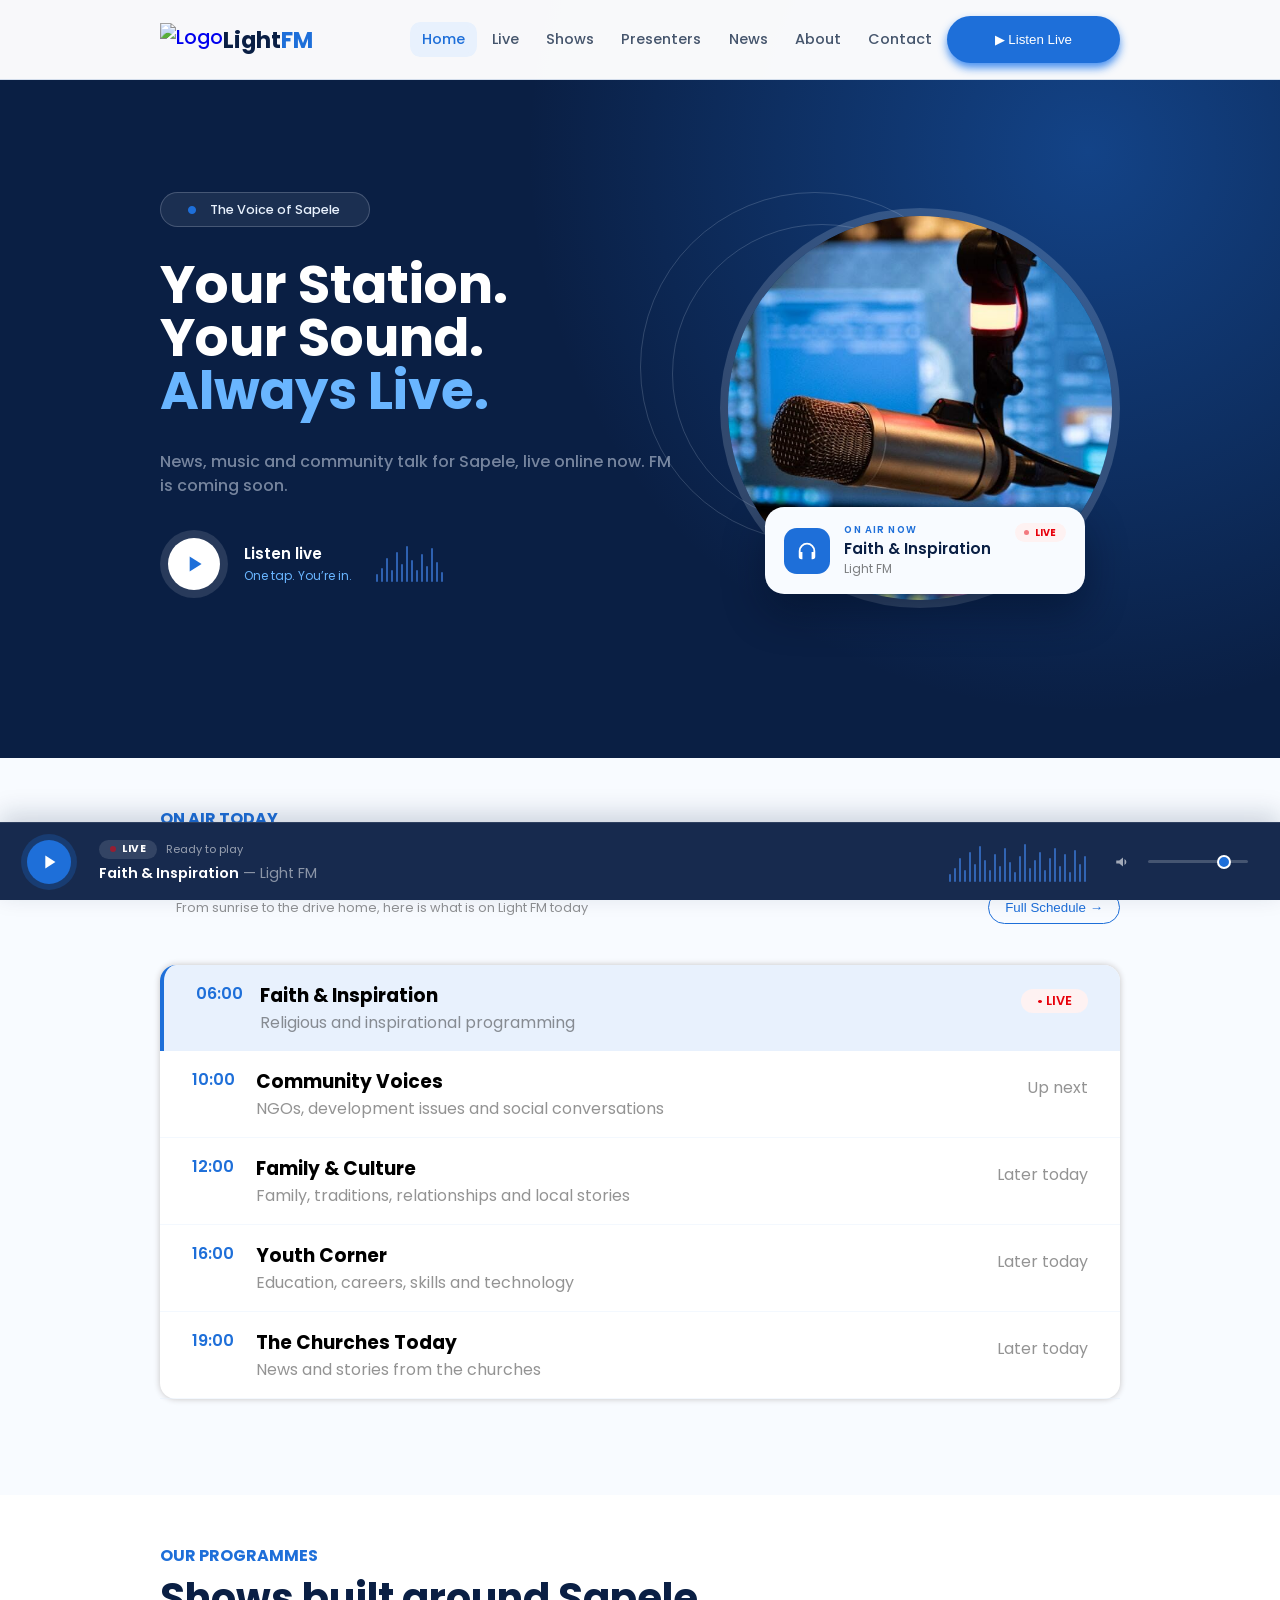
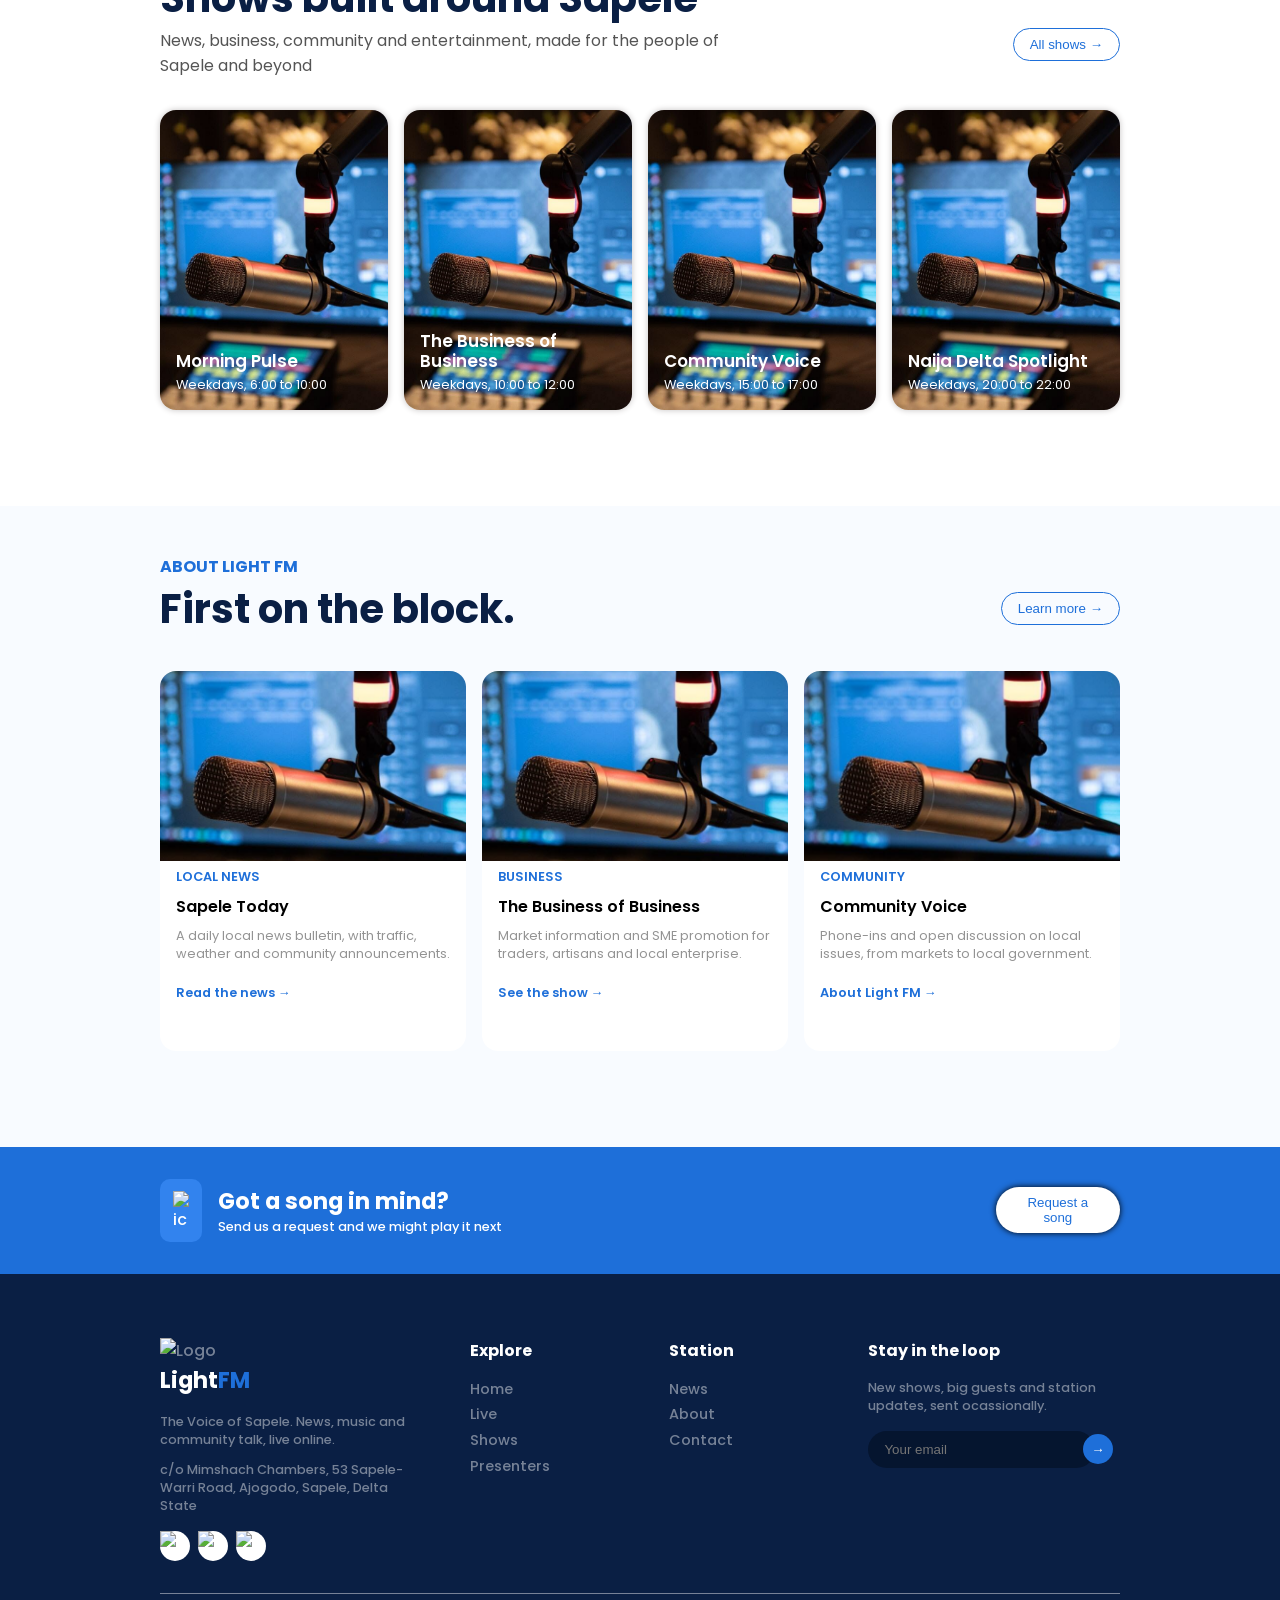
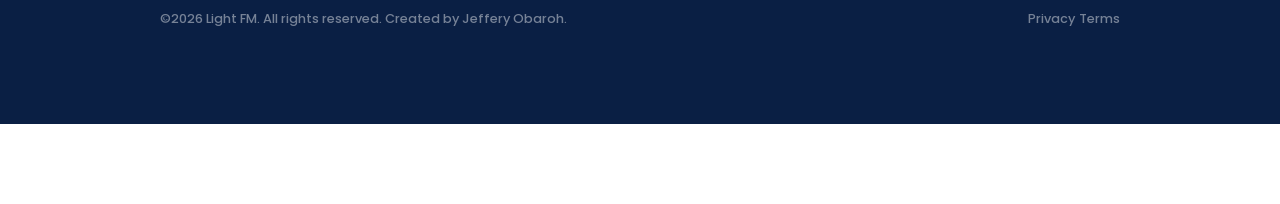
==== commit f1d7b41f: "5th commit" ====
--- a/index.html
+++ b/index.html
@@ -37,7 +37,7 @@
             <div class="heroContent">
                 <div class="introSec">
                     <p style="font-size: 2rem; color: #1e6fd9;">&bull;</p>
-                    <p>Music that moves with you</p>
+                    <p>The Voice of Sapele</p>
                 </div>
 
                 <div class="heroText">
@@ -45,7 +45,7 @@
                     <h1>your sound.</h1>
                     <h1 class="liveText">always live.</h1>
                 </div>
-                <p>The perfect mix of music, stories and familiar voices, wherever your day takes you.</p>
+                <p>News, music and community talk for Sapele, live online now. FM is coming soon.</p>
                 <button type="button" class="heroListen" data-lfm-toggle aria-pressed="false">
                 <span class="heroListenBtn">
                     <svg class="lfmIconPlay" viewBox="0 0 24 24" width="26" height="26" aria-hidden="true"><path d="M8 5v14l11-7z" fill="currentColor"/></svg>
@@ -63,6 +63,17 @@
                 <div class="div1"></div>
                 <div class="div2"></div>
                 <div class="div3"><img src="./images/Media Internships in London _ The Intern Group.jpg" alt="heroimg"></div>
+                <div class="heroNow" aria-live="polite">
+                    <span class="heroNowIcon" aria-hidden="true">
+                        <svg viewBox="0 0 24 24" width="22" height="22"><path d="M12 3a9 9 0 0 0-9 9v6a3 3 0 0 0 3 3h1v-8H5v-1a7 7 0 0 1 14 0v1h-2v8h1a3 3 0 0 0 3-3v-6a9 9 0 0 0-9-9z" fill="currentColor"/></svg>
+                    </span>
+                    <span class="heroNowText">
+                        <small data-lfm-airlabel>ON AIR NOW</small>
+                        <strong data-lfm-title>Light FM</strong>
+                        <em data-lfm-artist>Sapele</em>
+                    </span>
+                    <span class="heroNowLive"><i></i>LIVE</span>
+                </div>
             </div>
 
             
@@ -71,12 +82,12 @@
         <section class="showSection genLayout">
             <div class="onAirSec">
                 <h4>ON AIR TODAY</h4>
-                <h1>Your day, enjoy the music</h1>
+                <h1>Your day on Light FM</h1>
                 <div class="schedule">
-                    <p class="airText">From the first yawn to the drive home, we have the perfect soundtrack ready</p>
+                    <p class="airText">From sunrise to the drive home, here is what is on Light FM today</p>
 
                     <div class="scheduleBtn">
-                        <button>Full Schedule &rarr;</button>
+                        <button data-href="shows.html">Full Schedule &rarr;</button>
                     </div>
                 </div>
             </div>
@@ -85,78 +96,78 @@
                 <div class="listCard1">
                     <div class="time"><p>06:00</p></div>
                     <div class="showInfo">
-                        <h3>The Morning Show</h3>
-                        <p>with Maya Bennett</p>
+                        <h3>Morning Pulse</h3>
+                        <p>News, current affairs, music and phone-ins</p>
                     </div>
                     <div class="lineUp"><p>&bull; LIVE</p></div>
                 </div>
                 <div class="listCard">
                     <div class="time"><p>10:00</p></div>
                     <div class="showInfo">
-                        <h3>Easy Mornings</h3>
-                        <p>with Chris Adams</p>
+                        <h3>The Business of Business</h3>
+                        <p>Business, SME promotion and market information</p>
                     </div>
                     <div class="lineUp"><p>Up next</p></div>
                 </div>
                 <div class="listCard">
+                    <div class="time"><p>12:00</p></div>
+                    <div class="showInfo">
+                        <h3>Midday News &amp; Community Report</h3>
+                        <p>Local, state and national news summary</p>
+                    </div>
+                    <div class="lineUp"><p>Later today</p></div>
+                </div>
+                <div class="listCard">
                     <div class="time"><p>13:00</p></div>
                     <div class="showInfo">
-                        <h3>The Midday Mix</h3>
-                        <p>with Sophie King</p>
-                    </div>
-                    <div class="lineUp"><p>Up next</p></div>
-                </div>
-                <div class="listCard">
-                    <div class="time"><p>16:00</p></div>
-                    <div class="showInfo">
-                        <h3>Drive Home</h3>
-                        <p>with Daniel Reed</p>
-                    </div>
-                    <div class="lineUp"><p>Up next</p></div>
-                </div>
-                <div class="listCard">
-                    <div class="time"><p>20:00</p></div>
-                    <div class="showInfo">
-                        <h3>After Dark</h3>
-                        <p>with Alex Morgan</p>
-                    </div>
-                    <div class="lineUp"><p>Up next</p></div>
+                        <h3>Afternoon Groove</h3>
+                        <p>Music, dedications and listener interaction</p>
+                    </div>
+                    <div class="lineUp"><p>Later today</p></div>
+                </div>
+                <div class="listCard">
+                    <div class="time"><p>15:00</p></div>
+                    <div class="showInfo">
+                        <h3>Community Voice</h3>
+                        <p>Community issues, local politics and phone-ins</p>
+                    </div>
+                    <div class="lineUp"><p>Later today</p></div>
                 </div>
             </div>
         </section>
 
         <section class="voicesSec genLayout">
             <div class="onAirSec">
-                <h4>MEET OUR VOICES</h4>
-                <h1>Familiar faces, great company</h1>
+                <h4>OUR PROGRAMMES</h4>
+                <h1>Shows built around Sapele</h1>
             </div>
             <div class="schedule">
-                <p>The people who make every song, story and moment feel a little more personal</p>
+                <p>News, business, community and entertainment, made for the people of Sapele and beyond</p>
                 <div class="scheduleBtn">
-                    <button>All presenters &rarr;</button>
-                </div>
-            </div>
-            
+                    <button data-href="shows.html">All shows &rarr;</button>
+                </div>
+            </div>
+
             <div class="presenterWrapper">
                 <div class="presenterCard">
-                    <img src="./images/Media Internships in London _ The Intern Group.jpg" alt="Presenter Image">
-                    <h3 class="presenterName">Maya Bennett</h3>
-                    <p class="showTitle">The Morning Show</p>
-                </div>
-                <div class="presenterCard">
-                    <img src="./images/Media Internships in London _ The Intern Group.jpg" alt="Presenter Image">
-                    <h3 class="presenterName">Sophie King</h3>
-                    <p class="showTitle">Easy Mornings</p>
-                </div>
-                <div class="presenterCard">
-                    <img src="./images/Media Internships in London _ The Intern Group.jpg" alt="Presenter Image">
-                    <h3 class="presenterName">Chris Adams</h3>
-                    <p class="showTitle">The Midday Mix</p>
-                </div>
-                <div class="presenterCard">
-                    <img src="./images/Media Internships in London _ The Intern Group.jpg" alt="Presenter Image">
-                    <h3 class="presenterName">Daniel Reed</h3>
-                    <p class="showTitle">Drive Home</p>
+                    <img src="./images/Media Internships in London _ The Intern Group.jpg" alt="Morning Pulse">
+                    <h3 class="presenterName">Morning Pulse</h3>
+                    <p class="showTitle">Weekdays, 6:00 to 10:00</p>
+                </div>
+                <div class="presenterCard">
+                    <img src="./images/Media Internships in London _ The Intern Group.jpg" alt="The Business of Business">
+                    <h3 class="presenterName">The Business of Business</h3>
+                    <p class="showTitle">Weekdays, 10:00 to 12:00</p>
+                </div>
+                <div class="presenterCard">
+                    <img src="./images/Media Internships in London _ The Intern Group.jpg" alt="Community Voice">
+                    <h3 class="presenterName">Community Voice</h3>
+                    <p class="showTitle">Weekdays, 15:00 to 17:00</p>
+                </div>
+                <div class="presenterCard">
+                    <img src="./images/Media Internships in London _ The Intern Group.jpg" alt="Naija Delta Spotlight">
+                    <h3 class="presenterName">Naija Delta Spotlight</h3>
+                    <p class="showTitle">Weekdays, 20:00 to 22:00</p>
                 </div>
             </div>
         </section>
@@ -165,39 +176,39 @@
             <div class="onAirSec">
                 <h4>ABOUT LIGHT FM</h4>
                 <div class="musicSec">
-                    <h1>Music, moments & more.</h1>
+                    <h1>First on the block.</h1>
                     <div class="scheduleBtn">
-                        <button>Learn more &rarr;</button>
-                    </div>
-                </div>
-            </div>
-            
+                        <button data-href="about.html">Learn more &rarr;</button>
+                    </div>
+                </div>
+            </div>
+
             <div class="onAirWrapper">
                 <div class="onAirCard">
-                    <img src="./images/Media Internships in London _ The Intern Group.jpg" alt="Image">
+                    <img src="./images/Media Internships in London _ The Intern Group.jpg" alt="Sapele Today">
                     <div class="onAirSec">
-                        <h5>MUSIC</h5>
-                        <h3>The song shaping your summer soundtrack</h3>
-                        <p>Fresh discoveries, instant classics and the stories behind the music we love.</p>
-                        <a href="">Read story &rarr;</a>
+                        <h5>LOCAL NEWS</h5>
+                        <h3>Sapele Today</h3>
+                        <p>A daily local news bulletin, with traffic, weather and community announcements.</p>
+                        <a href="news.html">Read the news &rarr;</a>
                     </div>
                 </div>
                 <div class="onAirCard">
-                    <img src="./images/Media Internships in London _ The Intern Group.jpg" alt="Image">
+                    <img src="./images/Media Internships in London _ The Intern Group.jpg" alt="The Business of Business">
                     <div class="onAirSec">
-                        <h5>ON AIR</h5>
-                        <h3>Light FM live sessions are back</h3>
-                        <p>intimate performances from incredible artists, recorded right here in our studio</p>
-                        <a href="">Read story &rarr;</a>
+                        <h5>BUSINESS</h5>
+                        <h3>The Business of Business</h3>
+                        <p>Market information and SME promotion for traders, artisans and local enterprise.</p>
+                        <a href="shows.html">See the show &rarr;</a>
                     </div>
                 </div>
                 <div class="onAirCard">
-                    <img src="./images/Media Internships in London _ The Intern Group.jpg" alt="Image">
+                    <img src="./images/Media Internships in London _ The Intern Group.jpg" alt="Community Voice">
                     <div class="onAirSec">
                         <h5>COMMUNITY</h5>
-                        <h3>Celebrating the voices of our city </h3>
-                        <p>meet the listeners doing brilliant things and making their neighbourhood brighter.</p>
-                        <a href="">Read story &rarr;</a>
+                        <h3>Community Voice</h3>
+                        <p>Phone-ins and open discussion on local issues, from markets to local government.</p>
+                        <a href="about.html">About Light FM &rarr;</a>
                     </div>
                 </div>
             </div>
@@ -215,7 +226,7 @@
                 </div>
 
                 <div class="requestBtn">
-                    <button>Request a song</button>
+                    <button data-href="live.html#request">Request a song</button>
                 </div>
             </div>
         </section>
@@ -246,18 +257,18 @@
                 <div class="exploreSec">
                     <h3>Explore</h3>
                     <div class="anchorTags">
-                        <a href="">home</a>
-                        <a href="">live</a>
-                        <a href="">shows</a>
-                        <a href="">presenters</a>
+                        <a href="index.html">home</a>
+                        <a href="live.html">live</a>
+                        <a href="shows.html">shows</a>
+                        <a href="presenters.html">presenters</a>
                     </div>
                 </div>
                 <div class="exploreSec">
                     <h3>Station</h3>
                     <div class="anchorTags">
-                        <a href="">news</a>
-                        <a href="">about</a>
-                        <a href="">contact</a>
+                        <a href="news.html">news</a>
+                        <a href="about.html">about</a>
+                        <a href="contact.html">contact</a>
                     </div>
                 </div>
                 <div class="loopSec">
@@ -282,6 +293,5 @@
 
 
     <script src="app.js"></script>
-    <script src="app.ts"></script>
 </body>
 </html>
--- a/style.css
+++ b/style.css
@@ -79,6 +79,7 @@
     border-radius: 999px;
     cursor: pointer;
     text-transform: capitalize;
+    box-shadow: 0 5px 8px 0 #3283eee5;
 }
 
 .heroSection {
@@ -97,7 +98,7 @@
     gap: .7rem;
     background-color: #afb4bd1c;
     opacity: 9;
-    width: 250px;
+    width: 210px;
     border: .2px solid #e8f1fd34;
     height: 2.2rem;
     padding-left: 1.5rem;
@@ -1352,4 +1353,189 @@
         display: none;
     }
 }
+
+/* =====================================================
+   LIGHT FM - HOME PAGE: hero "Now" card and small additions
+   Paste at the END of style.css (after player-bar.css).
+   ===================================================== */
+
+/* hero "on air now" card, overlapping the round picture */
+.heroImg {
+    position: relative;
+}
+
+.heroNow {
+    position: absolute;
+    right: 2.2rem;
+    bottom: .2rem;
+    z-index: 20;
+    display: flex;
+    align-items: center;
+    gap: .9rem;
+    width: 20rem;
+    max-width: 90vw;
+    padding: 1rem 1.2rem;
+    border-radius: 1.2rem;
+    background-color: #f8fbff;
+    box-shadow: 0 18px 40px rgba(2, 10, 30, 0.45);
+    font-family: "Poppins", sans-serif;
+}
+
+.heroNowIcon {
+    display: inline-flex;
+    align-items: center;
+    justify-content: center;
+    flex-shrink: 0;
+    width: 46px;
+    height: 46px;
+    border-radius: .8rem;
+    background-color: #1e6fd9;
+    color: white;
+}
+
+.heroNowText {
+    display: flex;
+    flex-direction: column;
+    flex: 1;
+    min-width: 0;
+}
+
+.heroNowText small {
+    color: #1e6fd9;
+    font-size: .6rem;
+    font-weight: 600;
+    letter-spacing: .12em;
+}
+
+.heroNowText strong {
+    overflow: hidden;
+    color: #0a1f44;
+    font-size: .95rem;
+    font-weight: 600;
+    text-overflow: ellipsis;
+    white-space: nowrap;
+}
+
+.heroNowText em {
+    overflow: hidden;
+    color: rgba(0, 0, 0, 0.5);
+    font-size: .75rem;
+    font-style: normal;
+    font-weight: 400;
+    text-overflow: ellipsis;
+    white-space: nowrap;
+}
+
+.heroNowLive {
+    display: inline-flex;
+    align-items: center;
+    align-self: flex-start;
+    gap: .35rem;
+    padding: .15rem .6rem;
+    border-radius: 999px;
+    background-color: #fef2f2;
+    color: #e7000b;
+    font-size: .6rem;
+    font-weight: 700;
+}
+
+.heroNowLive i {
+    width: 5px;
+    height: 5px;
+    border-radius: 50%;
+    background-color: #e7000b;
+    opacity: .5;
+}
+
+html[data-lfm-state="playing"] .heroNowLive i {
+    opacity: 1;
+    animation: lfmPulse 1.4s ease-in-out infinite;
+}
+
+/* the schedule buttons are real buttons now */
+[data-href] {
+    cursor: pointer;
+}
+
+@media (max-width: 1024px) {
+    .heroNow {
+        right: -2rem;
+        width: 18rem;
+    }
+}
+
+@media (max-width: 900px) {
+    .heroNow {
+        right: auto;
+        left: 50%;
+        bottom: -2.2rem;
+        transform: translateX(-50%);
+        width: min(19rem, 90vw);
+    }
+
+    .heroSection {
+        padding-bottom: 6rem;
+    }
+}
+
+/* "on air today" rows line up whatever the time or title length */
+.showList .time {
+    flex: 0 0 6rem;
+}
+
+.showList .showInfo,
+.showList .listCard1 > .showInfo {
+    flex: 1;
+    width: auto;
+}
+
+/* programme cards: long names wrap inside the card instead of running off it */
+.presenterCard {
+    position: relative;
+}
+
+.presenterName {
+    right: 0;
+    bottom: 2.4rem;
+    left: 0;
+    margin-top: 0;
+    padding-right: 1rem;
+    font-size: 1.05rem;
+    line-height: 1.2;
+}
+
+.showTitle {
+    right: 0;
+    bottom: 1rem;
+    left: 0;
+    margin-top: 0;
+    padding-right: 1rem;
+}
+
+@media (max-width: 600px) {
+    .showList .time {
+        flex: 0 0 4.2rem;
+        padding-left: 1rem;
+    }
+
+    .showList .lineUp {
+        padding-right: 1rem;
+        font-size: .75rem;
+    }
+
+    .presenterName {
+        bottom: 3.3rem;
+        padding-left: .8rem;
+        padding-right: .6rem;
+        font-size: .95rem;
+    }
+
+    .showTitle {
+        bottom: .8rem;
+        padding-left: .8rem;
+        padding-right: .6rem;
+        font-size: .7rem;
+        line-height: 1.3;
+    }
+}
  
